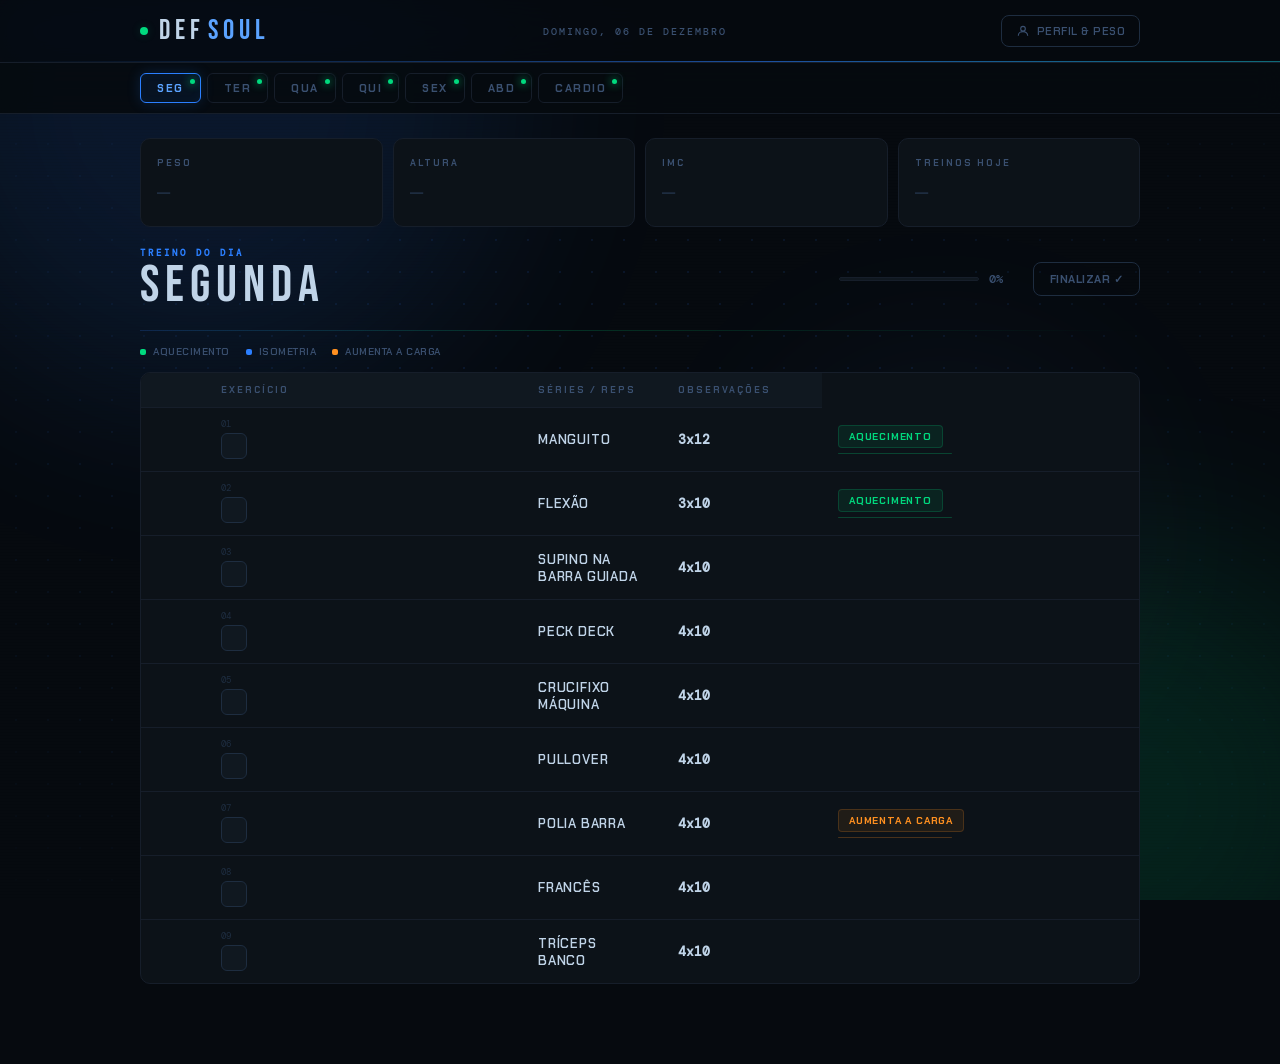
==== index.html @ 0021a95a "Add files via upload" ====
<!DOCTYPE html>
<html lang="pt-BR">
<head>
  <meta charset="utf-8">
  <meta name="viewport" content="width=device-width, initial-scale=1">
  <title>Treinos do Léo</title>
  <link rel="preconnect" href="https://fonts.googleapis.com">
  <link href="https://fonts.googleapis.com/css2?family=Bebas+Neue&family=Chakra+Petch:wght@300;400;500;600;700&family=DM+Mono:wght@400;500&display=swap" rel="stylesheet">
  <style>
    *, *::before, *::after { box-sizing: border-box; margin: 0; padding: 0; }

    :root {
      --bg:          #060a0f;
      --bg2:         #090d14;
      --panel:       #0c1218;
      --panel2:      #101820;
      --line:        #161e2a;
      --line2:       #1e2d40;
      --muted:       #3a5070;
      --text:        #c0d4e8;
      --blue:        #2b7fff;
      --blue2:       #5ba3ff;
      --blue-glow:   rgba(43,127,255,0.18);
      --blue-dim:    rgba(43,127,255,0.07);
      --green:       #00d97e;
      --green2:      #4fffb0;
      --green-glow:  rgba(0,217,126,0.18);
      --green-dim:   rgba(0,217,126,0.06);
      --red:         #ff4060;
      --orange:      #ff9020;
      --radius:      10px;
    }

    body {
      font-family: 'Chakra Petch', sans-serif;
      background: var(--bg);
      color: var(--text);
      min-height: 100vh;
      overflow-x: hidden;
    }

    /* ── BACKGROUND ── */
    .bg-layer {
      position: fixed;
      inset: 0;
      z-index: 0;
      pointer-events: none;
      overflow: hidden;
    }

    /* Subtle dot grid */
    .bg-layer::before {
      content: '';
      position: absolute;
      inset: 0;
      background-image: radial-gradient(circle, rgba(43,127,255,0.10) 1px, transparent 1px);
      background-size: 32px 32px;
      mask-image: radial-gradient(ellipse 80% 70% at 50% 50%, black 30%, transparent 100%);
    }

    /* Ambient orbs */
    .orb {
      position: absolute;
      border-radius: 50%;
      filter: blur(100px);
      opacity: 0.12;
      animation: orbFloat 14s ease-in-out infinite;
    }
    .orb-1 {
      width: 600px; height: 600px;
      background: var(--blue);
      top: -200px; left: -100px;
      animation-delay: 0s;
    }
    .orb-2 {
      width: 500px; height: 500px;
      background: var(--green);
      bottom: -150px; right: -100px;
      animation-delay: -7s;
    }
    .orb-3 {
      width: 350px; height: 350px;
      background: var(--blue2);
      top: 40%; left: 60%;
      animation-delay: -3.5s;
      opacity: 0.06;
    }
    @keyframes orbFloat {
      0%, 100% { transform: translate(0, 0) scale(1); }
      33%       { transform: translate(30px, -40px) scale(1.05); }
      66%       { transform: translate(-20px, 20px) scale(0.96); }
    }

    /* Thin scanline texture */
    .bg-layer::after {
      content: '';
      position: absolute;
      inset: 0;
      background: repeating-linear-gradient(
        0deg,
        transparent,
        transparent 2px,
        rgba(0,0,0,0.04) 2px,
        rgba(0,0,0,0.04) 3px
      );
      pointer-events: none;
    }

    /* ── HEADER ── */
    .header {
      position: sticky;
      top: 0;
      z-index: 100;
      background: rgba(6,10,15,0.85);
      backdrop-filter: blur(20px) saturate(180%);
      border-bottom: 1px solid var(--line);
    }
    .header::after {
      content: '';
      position: absolute;
      bottom: 0; left: 0; right: 0;
      height: 1px;
      background: linear-gradient(90deg, transparent 0%, var(--blue) 30%, var(--green) 70%, transparent 100%);
      background-size: 200% 100%;
      opacity: 0.6;
      animation: headerLine 6s ease-in-out infinite alternate;
    }
    @keyframes headerLine {
      0%   { background-position: 0% 0; opacity: 0.4; }
      100% { background-position: 100% 0; opacity: 0.7; }
    }

    .header-inner {
      max-width: 1040px;
      margin: 0 auto;
      padding: 0 20px;
      height: 62px;
      display: flex;
      align-items: center;
      justify-content: space-between;
      gap: 16px;
    }

    .logo {
      font-family: 'Bebas Neue', sans-serif;
      font-size: 28px;
      letter-spacing: 5px;
      line-height: 1;
      color: var(--text);
      display: flex;
      align-items: center;
      gap: 3px;
    }
    .logo-mark {
      display: inline-block;
      width: 8px; height: 8px;
      background: var(--green);
      border-radius: 50%;
      margin-right: 8px;
      box-shadow: 0 0 10px var(--green-glow);
      animation: pulse 2.4s ease-in-out infinite;
    }
    @keyframes pulse {
      0%, 100% { box-shadow: 0 0 8px var(--green-glow); transform: scale(1); }
      50%       { box-shadow: 0 0 20px rgba(0,217,126,0.5); transform: scale(1.2); }
    }
    .logo .accent { color: var(--blue2); }

    .header-date {
      font-size: 10px;
      color: var(--muted);
      text-transform: uppercase;
      letter-spacing: 2px;
      font-weight: 500;
      font-family: 'DM Mono', monospace;
      flex: 1;
      text-align: center;
    }

    .profile-btn {
      background: transparent;
      border: 1px solid var(--line2);
      color: var(--muted);
      border-radius: 8px;
      padding: 8px 14px;
      font-family: 'Chakra Petch', sans-serif;
      font-size: 11px;
      font-weight: 600;
      cursor: pointer;
      display: flex;
      align-items: center;
      gap: 7px;
      transition: all .2s;
      letter-spacing: 0.5px;
      text-transform: uppercase;
    }
    .profile-btn:hover {
      border-color: var(--blue);
      color: var(--blue2);
      box-shadow: 0 0 16px var(--blue-glow);
      background: var(--blue-dim);
    }
    .profile-btn svg { width: 14px; height: 14px; }

    /* ── TABS ── */
    .tabs-bar {
      position: sticky;
      top: 62px;
      z-index: 99;
      background: rgba(6,10,15,0.90);
      backdrop-filter: blur(14px);
      border-bottom: 1px solid var(--line);
    }
    .tabs-inner {
      max-width: 1040px;
      margin: 0 auto;
      padding: 10px 20px;
      display: flex;
      gap: 6px;
      flex-wrap: wrap;
    }
    .tab {
      font-family: 'Chakra Petch', sans-serif;
      font-weight: 700;
      font-size: 11px;
      letter-spacing: 1.5px;
      text-transform: uppercase;
      padding: 7px 16px;
      border-radius: 6px;
      border: 1px solid var(--line);
      background: transparent;
      color: var(--muted);
      cursor: pointer;
      transition: all .18s;
      position: relative;
    }
    .tab:hover { color: var(--text); border-color: var(--line2); }
    .tab.active {
      background: var(--blue-dim);
      border-color: var(--blue);
      color: var(--blue2);
      box-shadow: 0 0 14px var(--blue-glow), inset 0 0 10px rgba(43,127,255,0.05);
    }
    .tab.done-tab::after {
      content: '';
      position: absolute;
      top: 5px; right: 5px;
      width: 5px; height: 5px;
      border-radius: 50%;
      background: var(--green);
      box-shadow: 0 0 8px var(--green);
    }

    /* ── MAIN LAYOUT ── */
    .page {
      max-width: 1040px;
      margin: 0 auto;
      padding: 24px 20px 80px;
      position: relative;
      z-index: 1;
    }

    /* ── PROFILE MODAL ── */
    .modal-overlay {
      position: fixed;
      inset: 0;
      background: rgba(0,0,0,0.75);
      z-index: 500;
      display: none;
      align-items: center;
      justify-content: center;
      backdrop-filter: blur(8px);
    }
    .modal-overlay.open { display: flex; }
    .modal {
      background: var(--panel);
      border: 1px solid var(--line2);
      border-radius: 16px;
      padding: 32px;
      width: min(480px, calc(100vw - 32px));
      animation: slideUp .28s cubic-bezier(.16,1,.3,1);
      position: relative;
      box-shadow: 0 40px 80px rgba(0,0,0,.6), 0 0 0 1px rgba(43,127,255,0.06);
    }
    .modal::before {
      content: '';
      position: absolute;
      top: 0; left: 10%; right: 10%;
      height: 1px;
      background: linear-gradient(90deg, transparent, var(--blue), var(--green), transparent);
      opacity: 0.5;
    }
    @keyframes slideUp {
      from { opacity:0; transform:translateY(24px) scale(.97); }
      to   { opacity:1; transform:translateY(0) scale(1); }
    }
    .modal-title {
      font-family: 'Bebas Neue', sans-serif;
      font-size: 30px;
      letter-spacing: 4px;
      margin-bottom: 4px;
      color: var(--text);
    }
    .modal-sub { font-size: 12px; color: var(--muted); margin-bottom: 24px; line-height: 1.6; letter-spacing: 0.3px; }
    .form-grid { display: grid; grid-template-columns: 1fr 1fr; gap: 14px; margin-bottom: 20px; }
    .form-field { display: flex; flex-direction: column; gap: 6px; }
    .form-field label { font-size: 10px; font-weight: 700; color: var(--muted); text-transform: uppercase; letter-spacing: 1.5px; }
    .form-field input {
      background: var(--panel2);
      border: 1px solid var(--line2);
      border-radius: 8px;
      padding: 12px 14px;
      color: var(--text);
      font-family: 'DM Mono', monospace;
      font-size: 18px;
      font-weight: 500;
      transition: border-color .18s, box-shadow .18s;
    }
    .form-field input:focus {
      outline: none;
      border-color: var(--blue);
      box-shadow: 0 0 0 3px var(--blue-glow);
    }
    .bmi-card {
      background: var(--panel2);
      border: 1px solid var(--line2);
      border-radius: 10px;
      padding: 16px 18px;
      display: flex;
      justify-content: space-between;
      align-items: center;
      margin-bottom: 20px;
    }
    .bmi-label { font-size: 10px; font-weight: 700; color: var(--muted); text-transform: uppercase; letter-spacing: 1.5px; }
    .bmi-value { font-family: 'DM Mono', monospace; font-size: 36px; letter-spacing: 1px; color: var(--blue2); }
    .bmi-class { font-size: 10px; font-weight: 700; padding: 5px 13px; border-radius: 20px; letter-spacing: .5px; text-transform: uppercase; }
    .modal-actions { display: flex; gap: 10px; justify-content: space-between; align-items: center; flex-wrap: wrap; }
    .modal-actions-right { display: flex; gap: 10px; }
    .btn-save {
      background: var(--blue);
      color: #fff;
      border: none;
      border-radius: 8px;
      padding: 12px 24px;
      font-family: 'Chakra Petch', sans-serif;
      font-weight: 700;
      font-size: 12px;
      letter-spacing: 1px;
      text-transform: uppercase;
      cursor: pointer;
      transition: all .18s;
      box-shadow: 0 4px 20px rgba(43,127,255,.3);
    }
    .btn-save:hover { background: var(--blue2); box-shadow: 0 6px 28px rgba(43,127,255,.45); transform: translateY(-1px); }
    .btn-cancel {
      background: transparent;
      color: var(--muted);
      border: 1px solid var(--line2);
      border-radius: 8px;
      padding: 12px 20px;
      font-family: 'Chakra Petch', sans-serif;
      font-weight: 600;
      font-size: 12px;
      cursor: pointer;
      transition: all .18s;
      text-transform: uppercase;
      letter-spacing: 0.5px;
    }
    .btn-cancel:hover { border-color: var(--line2); color: var(--text); background: var(--panel2); }
    .btn-reset-profile {
      background: transparent;
      color: var(--muted);
      border: 1px solid var(--line);
      border-radius: 8px;
      padding: 10px 14px;
      font-family: 'Chakra Petch', sans-serif;
      font-weight: 600;
      font-size: 11px;
      letter-spacing: 0.5px;
      cursor: pointer;
      transition: all .18s;
      display: flex;
      align-items: center;
      gap: 6px;
    }
    .btn-reset-profile:hover { border-color: var(--red); color: var(--red); background: rgba(255,64,96,.05); }

    /* weight history */
    .weight-history { margin-bottom: 20px; }
    .weight-history-title { font-size: 10px; font-weight: 700; color: var(--muted); text-transform: uppercase; letter-spacing: 1.5px; margin-bottom: 10px; }
    .weight-list { display: flex; flex-direction: column; gap: 6px; max-height: 140px; overflow-y: auto; }
    .weight-list::-webkit-scrollbar { width: 3px; }
    .weight-list::-webkit-scrollbar-track { background: transparent; }
    .weight-list::-webkit-scrollbar-thumb { background: var(--line2); border-radius: 4px; }
    .weight-entry { display: flex; justify-content: space-between; align-items: center; padding: 8px 12px; background: var(--panel2); border-radius: 7px; font-size: 12px; border: 1px solid var(--line); }
    .weight-entry-date { color: var(--muted); font-family: 'DM Mono', monospace; font-size: 11px; }
    .weight-entry-val { font-weight: 700; color: var(--green); font-family: 'DM Mono', monospace; }
    .weight-entry-del { background: none; border: none; color: var(--muted); cursor: pointer; font-size: 16px; line-height: 1; padding: 0 4px; transition: color .15s; }
    .weight-entry-del:hover { color: var(--red); }

    /* ── STATS BAR ── */
    .stats-bar {
      display: grid;
      grid-template-columns: repeat(4, 1fr);
      gap: 10px;
      margin-bottom: 20px;
    }
    .stat-card {
      background: var(--panel);
      border: 1px solid var(--line);
      border-radius: var(--radius);
      padding: 18px 16px;
      transition: border-color .2s, box-shadow .2s, transform .2s;
      position: relative;
      overflow: hidden;
    }
    .stat-card::before {
      content: '';
      position: absolute;
      top: 0; left: 0; right: 0;
      height: 2px;
      background: linear-gradient(90deg, var(--blue), var(--green));
      opacity: 0;
      transition: opacity .25s;
    }
    .stat-card:hover { border-color: var(--line2); box-shadow: 0 4px 24px rgba(43,127,255,0.06); transform: translateY(-1px); }
    .stat-card:hover::before { opacity: 1; }
    .stat-card-label { font-size: 9px; font-weight: 700; text-transform: uppercase; letter-spacing: 2px; color: var(--muted); margin-bottom: 10px; }
    .stat-card-value { font-family: 'DM Mono', monospace; font-size: 30px; letter-spacing: -1px; line-height: 1; color: var(--blue2); }
    .stat-card-unit { font-size: 11px; font-weight: 500; color: var(--muted); margin-left: 2px; font-family: 'Chakra Petch', sans-serif; }
    .stat-card-empty { font-size: 22px; color: var(--line2); font-family: 'DM Mono', monospace; letter-spacing: 1px; }

    /* ── WORKOUT CARD ── */
    .workout-header {
      display: flex;
      align-items: center;
      justify-content: space-between;
      flex-wrap: wrap;
      gap: 12px;
      margin-bottom: 20px;
    }
    .workout-title-wrap { display: flex; flex-direction: column; gap: 2px; }
    .workout-label {
      font-size: 9px;
      font-weight: 700;
      text-transform: uppercase;
      letter-spacing: 3px;
      color: var(--blue);
      font-family: 'DM Mono', monospace;
    }
    .workout-title {
      font-family: 'Bebas Neue', sans-serif;
      font-size: 52px;
      letter-spacing: 6px;
      line-height: 0.95;
      color: var(--text);
    }

    .day-controls { display: flex; gap: 10px; align-items: center; }
    .day-progress-wrap { display: flex; align-items: center; gap: 10px; }
    .day-progress-track {
      width: 140px;
      height: 4px;
      background: var(--panel2);
      border-radius: 99px;
      overflow: hidden;
      border: 1px solid var(--line);
    }
    .day-progress-bar {
      height: 100%;
      width: 0;
      background: linear-gradient(90deg, var(--blue), var(--green));
      border-radius: 99px;
      transition: width .5s cubic-bezier(.4,0,.2,1);
      box-shadow: 0 0 8px rgba(43,127,255,0.3);
    }
    .day-progress-bar.full {
      animation: barPulse 2.4s ease-in-out infinite;
    }
    @keyframes barPulse {
      0%,100% { box-shadow: 0 0 6px rgba(0,217,126,0.3); }
      50%      { box-shadow: 0 0 18px rgba(0,217,126,0.6); }
    }
    .day-progress-pct { font-family: 'DM Mono', monospace; font-size: 12px; font-weight: 500; color: var(--muted); min-width: 34px; }

    .finish-btn {
      background: transparent;
      border: 1px solid var(--line2);
      color: var(--muted);
      border-radius: 8px;
      padding: 9px 16px;
      font-family: 'Chakra Petch', sans-serif;
      font-weight: 700;
      font-size: 11px;
      letter-spacing: 0.5px;
      text-transform: uppercase;
      cursor: pointer;
      transition: all .18s;
    }
    .finish-btn:hover { border-color: var(--green); color: var(--green); box-shadow: 0 0 14px var(--green-glow); }
    .card-completed .finish-btn {
      background: var(--green-dim);
      border-color: var(--green);
      color: var(--green);
      box-shadow: 0 4px 20px var(--green-glow);
      animation: completedPulse 2.8s ease-in-out infinite;
    }
    @keyframes completedPulse {
      0%,100% { box-shadow: 0 4px 20px rgba(0,217,126,0.2); }
      50%      { box-shadow: 0 4px 32px rgba(0,217,126,0.45); }
    }

    .reset-btn {
      background: transparent;
      border: 1px solid var(--line);
      color: var(--muted);
      border-radius: 8px;
      padding: 9px 16px;
      font-family: 'Chakra Petch', sans-serif;
      font-weight: 700;
      font-size: 11px;
      text-transform: uppercase;
      letter-spacing: 0.5px;
      cursor: pointer;
      transition: all .18s;
      display: none;
    }
    .reset-btn.visible { display: inline-flex; align-items: center; gap: 6px; }
    .reset-btn:hover { border-color: var(--red); color: var(--red); }

    /* DIVIDER line before table */
    .section-divider {
      height: 1px;
      background: linear-gradient(90deg, var(--blue) 0%, var(--green) 40%, transparent 100%);
      opacity: 0.2;
      margin-bottom: 14px;
    }

    /* LEGEND */
    .legend { display: flex; gap: 16px; flex-wrap: wrap; margin-bottom: 14px; }
    .legend-item { display: flex; align-items: center; gap: 7px; font-size: 10px; color: var(--muted); font-weight: 600; letter-spacing: 0.5px; text-transform: uppercase; }
    .legend-dot { width: 6px; height: 6px; border-radius: 2px; flex-shrink: 0; }

    /* TABLE */
    .table-wrap {
      overflow-x: auto;
      border: 1px solid var(--line);
      border-radius: var(--radius);
      background: var(--panel);
    }
    table { width: 100%; border-collapse: collapse; table-layout: fixed; }
    thead th {
      background: var(--panel2);
      padding: 11px 16px;
      font-size: 9px;
      font-weight: 700;
      text-transform: uppercase;
      letter-spacing: 2px;
      color: var(--muted);
      border-bottom: 1px solid var(--line);
      white-space: nowrap;
      font-family: 'Chakra Petch', sans-serif;
    }
    /* Col 1: check */
    thead th:nth-child(1) { width: 64px; text-align: left; padding-left: 16px; }
    /* Col 2: exercise name – takes remaining space */
    thead th:nth-child(2) { text-align: left; }
    /* Col 3: series */
    thead th:nth-child(3) { width: 140px; text-align: left; }
    /* Col 4: obs */
    thead th:nth-child(4) { width: 160px; text-align: left; }

    tbody tr {
      border-bottom: 1px solid var(--line);
      transition: background .15s;
      position: relative;
      opacity: 0;
      transform: translateY(6px);
      animation: rowIn .35s cubic-bezier(.16,1,.3,1) forwards;
    }
    @keyframes rowIn {
      to { opacity: 1; transform: translateY(0); }
    }
    tbody tr:last-child { border-bottom: none; }
    tbody tr:hover { background: rgba(43,127,255,0.025); }
    tbody tr::before {
      content: '';
      position: absolute;
      left: 0; top: 0; bottom: 0;
      width: 2px;
      background: linear-gradient(to bottom, var(--blue), var(--green));
      opacity: 0;
      transition: opacity .2s;
    }
    tbody tr:hover::before { opacity: 0.5; }

    /* Row checked state */
    tbody tr.row-done { background: rgba(0,217,126,0.03); }
    tbody tr.row-done .exercise-name { color: var(--muted); }

    tbody td { padding: 12px 16px; font-size: 13px; vertical-align: middle; overflow: hidden; }

    /* Col 1: checkbox + row num */
    tbody td:nth-child(1) {
      text-align: left;
      width: 64px;
      padding-left: 16px;
      padding-right: 8px;
    }
    /* Col 2: exercise */
    tbody td:nth-child(2) { text-align: left; }
    /* Col 3: series */
    tbody td:nth-child(3) {
      text-align: left;
      font-weight: 600;
      font-family: 'DM Mono', monospace;
      font-size: 13px;
      color: var(--text);
      width: 140px;
    }
    /* Col 4: obs */
    tbody td:nth-child(4) {
      text-align: left;
      width: 160px;
    }

    /* First cell: stack checkbox + row-num vertically, aligned left */
    .cell-check {
      display: flex;
      flex-direction: column;
      align-items: flex-start;
      gap: 4px;
    }

    /* Row number */
    .row-num {
      font-family: 'DM Mono', monospace;
      font-size: 9px;
      color: var(--line2);
      line-height: 1;
    }

    .exercise-name {
      font-weight: 600;
      font-size: 13px;
      text-transform: uppercase;
      letter-spacing: 0.8px;
      color: var(--text);
      transition: color .15s;
    }

    /* CHECKBOX */
    .todo-box {
      width: 26px; height: 26px;
      border: 1px solid var(--line2);
      border-radius: 6px;
      display: inline-flex;
      align-items: center;
      justify-content: center;
      cursor: pointer;
      background: var(--panel2);
      transition: all .18s;
      font-size: 12px;
      color: transparent;
      margin: 0;
    }
    .todo-box.checked {
      background: var(--green-dim);
      border-color: var(--green);
      color: var(--green);
      box-shadow: 0 0 10px rgba(0,217,126,.2);
    }
    .todo-box:hover:not(.checked) {
      border-color: var(--blue);
      background: var(--blue-dim);
      box-shadow: 0 0 10px var(--blue-glow);
    }

    /* BADGE */
    .badge {
      display: inline-flex;
      align-items: center;
      gap: 5px;
      padding: 4px 10px;
      border-radius: 4px;
      font-size: 10px;
      font-weight: 700;
      text-transform: uppercase;
      letter-spacing: 0.8px;
      white-space: nowrap;
      font-family: 'Chakra Petch', sans-serif;
      transition: all .2s;
      animation: badgePop .4s cubic-bezier(.16,1,.3,1) both;
    }
    @keyframes badgePop {
      from { opacity: 0; transform: scale(0.88); }
      to   { opacity: 1; transform: scale(1); }
    }
    .obs-bar {
      margin-top: 5px;
      height: 1px;
      border-radius: 99px;
      width: 40%;
      opacity: .25;
    }

    /* WEIGHT CHART */
    .chart-section {
      background: var(--panel);
      border: 1px solid var(--line);
      border-radius: var(--radius);
      padding: 20px;
      margin-bottom: 20px;
      position: relative;
      overflow: hidden;
    }
    .chart-section::before {
      content: '';
      position: absolute;
      top: 0; left: 0;
      width: 100%; height: 100%;
      background: radial-gradient(ellipse at top left, rgba(43,127,255,0.03), transparent 60%);
      pointer-events: none;
    }
    .chart-header { display: flex; align-items: baseline; gap: 12px; margin-bottom: 16px; }
    .chart-title { font-family: 'Bebas Neue', sans-serif; font-size: 22px; letter-spacing: 3px; color: var(--text); }
    .chart-sub { font-size: 10px; color: var(--muted); font-weight: 600; letter-spacing: 1px; text-transform: uppercase; }
    canvas#weightChart { width: 100% !important; height: 120px !important; display: block; }

    /* TOAST */
    .toast {
      position: fixed;
      bottom: 28px;
      left: 50%;
      transform: translateX(-50%) translateY(16px);
      background: var(--panel2);
      border: 1px solid var(--blue);
      color: var(--blue2);
      padding: 11px 22px;
      border-radius: 8px;
      font-size: 12px;
      font-weight: 700;
      letter-spacing: 1px;
      text-transform: uppercase;
      box-shadow: 0 16px 40px rgba(0,0,0,.5), 0 0 20px var(--blue-glow);
      opacity: 0;
      pointer-events: none;
      transition: all .25s cubic-bezier(.16,1,.3,1);
      z-index: 9999;
      white-space: nowrap;
      font-family: 'Chakra Petch', sans-serif;
    }
    .toast.show { opacity: 1; transform: translateX(-50%) translateY(0); }

    /* ── RESPONSIVE ── */
    @media (max-width: 600px) {
      /* Stats */
      .stats-bar { grid-template-columns: 1fr 1fr; gap: 8px; }
      .stat-card { padding: 12px 14px; }
      .stat-card-value { font-size: 24px; }

      /* Header */
      .header-inner { padding: 0 14px; }
      .header-date { display: none; }
      .logo { font-size: 22px; letter-spacing: 3px; }
      .profile-btn { padding: 7px 10px; font-size: 10px; }

      /* Tabs — scroll horizontal em vez de quebrar linha */
      .tabs-inner {
        padding: 8px 12px;
        gap: 5px;
        flex-wrap: nowrap;
        overflow-x: auto;
        -webkit-overflow-scrolling: touch;
        scrollbar-width: none;
      }
      .tabs-inner::-webkit-scrollbar { display: none; }
      .tab { padding: 6px 12px; font-size: 10px; flex-shrink: 0; }

      /* Workout header — empilha título e controles */
      .workout-header {
        flex-direction: column;
        align-items: flex-start;
        gap: 10px;
      }
      .workout-title { font-size: 36px; letter-spacing: 4px; }
      .day-controls { width: 100%; justify-content: space-between; flex-wrap: wrap; gap: 8px; }
      .day-progress-wrap { flex: 1; min-width: 0; }
      .day-progress-track { width: 100%; min-width: 60px; }
      .finish-btn, .reset-btn { font-size: 10px; padding: 8px 12px; flex-shrink: 0; }

      /* Tabela — compacta no mobile, igual ao print */
      .table-wrap { border-radius: 8px; overflow-x: hidden; }
      table { table-layout: fixed; width: 100%; }
      thead th { padding: 8px 6px; font-size: 7px; letter-spacing: 0.8px; }
      thead th:nth-child(1) { width: 46px; padding-left: 10px; text-align: left; }
      thead th:nth-child(2) { text-align: left; }
      thead th:nth-child(3) { width: 68px; text-align: left; }
      thead th:nth-child(4) { width: 108px; text-align: left; }
      tbody td { padding: 10px 6px; font-size: 11px; }
      tbody td:nth-child(1) { width: 46px; padding: 10px 6px 10px 10px; text-align: left; }
      tbody td:nth-child(3) { font-size: 11px; width: 68px; font-weight: 700; text-align: left; }
      tbody td:nth-child(4) { width: 108px; padding: 10px 6px; text-align: left; }
      .cell-check { align-items: flex-start; }
      .exercise-name { font-size: 11px; letter-spacing: 0.3px; white-space: normal; word-break: break-word; }
      .badge { font-size: 8px; padding: 3px 6px; letter-spacing: 0.4px; white-space: normal; text-align: center; }
      .todo-box { width: 24px; height: 24px; font-size: 11px; }
      .row-num { font-size: 8px; }

      /* Page */
      .page { padding: 14px 12px 80px; }
      .legend { gap: 10px; }

      /* Modal */
      .form-grid { grid-template-columns: 1fr; }
      .modal { padding: 24px 18px; }
      .modal-actions { flex-direction: column-reverse; }
      .modal-actions-right { width: 100%; justify-content: flex-end; }
      .btn-reset-profile { width: 100%; justify-content: center; }
    }
  </style>
</head>
<body>

<!-- BACKGROUND -->
<div class="bg-layer">
  <div class="orb orb-1"></div>
  <div class="orb orb-2"></div>
  <div class="orb orb-3"></div>
</div>

<!-- HEADER -->
<header class="header">
  <div class="header-inner">
    <div class="logo">
      <span class="logo-mark"></span>
      Def<span class="accent">soul</span>
    </div>
    <div class="header-date" id="headerDate"></div>
    <button class="profile-btn" onclick="openModal()">
      <svg viewBox="0 0 24 24" fill="none" stroke="currentColor" stroke-width="2"><circle cx="12" cy="8" r="4"/><path d="M4 20c0-4 3.6-7 8-7s8 3 8 7"/></svg>
      Perfil &amp; Peso
    </button>
  </div>
</header>

<!-- TABS -->
<nav class="tabs-bar">
  <div class="tabs-inner" id="tabsInner">
    <button class="tab active" data-day="Segunda">Seg</button>
    <button class="tab" data-day="Terça">Ter</button>
    <button class="tab" data-day="Quarta">Qua</button>
    <button class="tab" data-day="Quinta">Qui</button>
    <button class="tab" data-day="Sexta">Sex</button>
    <button class="tab" data-day="Abdominal">Abd</button>
    <button class="tab" data-day="Cardio">Cardio</button>
  </div>
</nav>

<!-- PROFILE MODAL -->
<div class="modal-overlay" id="modalOverlay" onclick="closeModalOnBg(event)">
  <div class="modal">
    <div class="modal-title">Meu Perfil</div>
    <div class="modal-sub">Registre seu peso e altura para acompanhar seu IMC.</div>

    <div class="form-grid">
      <div class="form-field">
        <label>Peso atual (kg)</label>
        <input type="number" id="inputPeso" placeholder="78.5" step="0.1" min="30" max="300">
      </div>
      <div class="form-field">
        <label>Altura (cm)</label>
        <input type="number" id="inputAltura" placeholder="178" step="1" min="100" max="250">
      </div>
    </div>

    <div class="bmi-card" id="bmiCard">
      <div>
        <div class="bmi-label">IMC</div>
        <div class="bmi-value" id="bmiValue">—</div>
      </div>
      <div class="bmi-class" id="bmiClass" style="background:var(--panel2);color:var(--muted)">Preencha os dados</div>
    </div>

    <div class="weight-history" id="weightHistoryWrap">
      <div class="weight-history-title">Histórico de Peso</div>
      <div class="weight-list" id="weightList"></div>
    </div>

    <div class="modal-actions">
      <button class="btn-reset-profile" onclick="resetProfile()">
        <svg width="13" height="13" viewBox="0 0 24 24" fill="none" stroke="currentColor" stroke-width="2.5"><path d="M3 12a9 9 0 1 0 9-9 9.75 9.75 0 0 0-6.74 2.74L3 8"/><path d="M3 3v5h5"/></svg>
        Limpar tudo
      </button>
      <div class="modal-actions-right">
        <button class="btn-cancel" onclick="closeModal()">Fechar</button>
        <button class="btn-save" onclick="saveProfile()">Salvar</button>
      </div>
    </div>
  </div>
</div>

<!-- MAIN -->
<main class="page">
  <div class="stats-bar" id="statsBar">
    <div class="stat-card">
      <div class="stat-card-label">Peso</div>
      <div id="statPeso" class="stat-card-empty">—</div>
    </div>
    <div class="stat-card">
      <div class="stat-card-label">Altura</div>
      <div id="statAltura" class="stat-card-empty">—</div>
    </div>
    <div class="stat-card">
      <div class="stat-card-label">IMC</div>
      <div id="statImc" class="stat-card-empty">—</div>
    </div>
    <div class="stat-card">
      <div class="stat-card-label">Treinos hoje</div>
      <div id="statTreinos" class="stat-card-empty">—</div>
    </div>
  </div>

  <div class="chart-section" id="chartSection" style="display:none">
    <div class="chart-header">
      <div class="chart-title">Evolução do Peso</div>
      <div class="chart-sub">Últimos registros</div>
    </div>
    <canvas id="weightChart"></canvas>
  </div>

  <div id="content"></div>
</main>

<div class="toast" id="toast"></div>

<script>
// ── DATA ──
const WORKOUTS = {"Segunda":[{"exercicio":"Manguito","series":"3x12","obs":"Aquecimento"},{"exercicio":"Flexão","series":"3x10","obs":"Aquecimento"},{"exercicio":"Supino na Barra guiada","series":"4x10","obs":""},{"exercicio":"Peck Deck","series":"4x10","obs":""},{"exercicio":"Crucifixo máquina","series":"4x10","obs":""},{"exercicio":"Pullover","series":"4x10","obs":""},{"exercicio":"Polia barra","series":"4x10","obs":"Aumenta a carga"},{"exercicio":"Francês","series":"4x10","obs":""},{"exercicio":"Tríceps Banco","series":"4x10","obs":""}],"Terça":[{"exercicio":"Agachamento","series":"1x50","obs":"Aquecimento"},{"exercicio":"Agachamento na Barra guiada","series":"4x10","obs":"Aumenta a carga"},{"exercicio":"Leg 45","series":"4x10","obs":""},{"exercicio":"Cadeira extensora","series":"10/10","obs":"Isometria"},{"exercicio":"Cadeira adutora","series":"4x15","obs":""},{"exercicio":"Passada","series":"3x12","obs":""},{"exercicio":"Panturilho banco","series":"4x10","obs":"Isometria"}],"Quarta":[{"exercicio":"Manguito","series":"3x12","obs":"Aquecimento"},{"exercicio":"Remada fechada TRX","series":"4x10","obs":""},{"exercicio":"Barra fixa com pegada neutra","series":"3x5a7","obs":""},{"exercicio":"Puxador frente","series":"4x10","obs":"Aumenta a carga"},{"exercicio":"Remada baixa com triângulo","series":"4x10","obs":""},{"exercicio":"Remada aberta no Cross","series":"4x10","obs":"Aumenta a carga"},{"exercicio":"Rosca direto barra","series":"4x8 (volta lenta)","obs":""},{"exercicio":"Rosca uni na polia","series":"4x10","obs":""},{"exercicio":"Rosca martelo barra neutra","series":"5x8","obs":""},{"exercicio":"Rosca inversa","series":"3x12","obs":""}],"Quinta":[{"exercicio":"Cadeira abdutora","series":"3x15","obs":"Aquecimento"},{"exercicio":"Elevação pélvica","series":"4x10","obs":""},{"exercicio":"Agachamento sumo com halter","series":"4x10","obs":""},{"exercicio":"Glúteo Máquina","series":"3x15","obs":""},{"exercicio":"Stiff Barra","series":"4x10","obs":""},{"exercicio":"Mesa flexora","series":"4x10","obs":""},{"exercicio":"Panturrilha","series":"3x30","obs":""},{"exercicio":"Cadeira Romana (lombar)","series":"3x10","obs":""}],"Sexta":[{"exercicio":"Manguito","series":"3x12","obs":"Aquecimento"},{"exercicio":"Elevação frontal + Lateral","series":"3x10","obs":""},{"exercicio":"Desenvolvimento máquina","series":"4x10","obs":"Aumenta a carga"},{"exercicio":"Crucifixo invertido","series":"4x10","obs":""},{"exercicio":"Elevação lateral","series":"3x12","obs":"Aumenta a carga"},{"exercicio":"Encolhimento com halter","series":"3x15","obs":""},{"exercicio":"Remada alta com barra","series":"3x12","obs":""},{"exercicio":"Rosca punho","series":"3x12","obs":""}],"Abdominal":[{"exercicio":"Canivete","series":"3x30","obs":""},{"exercicio":"Oblíquo no cross","series":"3x20","obs":""},{"exercicio":"Infra no banco declinado","series":"3x15 a 20","obs":""},{"exercicio":"Prancha","series":"3x1 minuto","obs":""}],"Cardio":[{"exercicio":"Pular corda","series":"","obs":""},{"exercicio":"Esteira","series":"","obs":""},{"exercicio":"Bike ergométrica","series":"","obs":""}]};

const OBS_META = {
  'Aquecimento':     { color: '#00d97e' },
  'Isometria':       { color: '#2b7fff' },
  'Aumenta a carga': { color: '#ff9020' }
};

const KEY = 'leofit_v2';
function load(){ try{ return JSON.parse(localStorage.getItem(KEY))||{}; }catch{ return {}; } }
function save(s){ localStorage.setItem(KEY, JSON.stringify(s)); }

function todayStr(){
  const d = new Date();
  return d.toISOString().split('T')[0];
}

// ── TOAST ──
function toast(msg){
  const el = document.getElementById('toast');
  el.textContent = msg;
  el.classList.add('show');
  setTimeout(()=> el.classList.remove('show'), 2400);
}

// ── HEADER DATE ──
(function(){
  const d = new Date();
  const opts = { weekday:'long', day:'2-digit', month:'long' };
  document.getElementById('headerDate').textContent = d.toLocaleDateString('pt-BR', opts);
})();

// ── PROFILE MODAL ──
function openModal(){
  const s = load();
  const p = s.profile || {};
  document.getElementById('inputPeso').value = p.peso || '';
  document.getElementById('inputAltura').value = p.altura || '';
  updateBmiPreview();
  renderWeightHistory();
  document.getElementById('modalOverlay').classList.add('open');
}
function closeModal(){ document.getElementById('modalOverlay').classList.remove('open'); }
function closeModalOnBg(e){ if(e.target === document.getElementById('modalOverlay')) closeModal(); }

document.getElementById('inputPeso').addEventListener('input', updateBmiPreview);
document.getElementById('inputAltura').addEventListener('input', updateBmiPreview);

function updateBmiPreview(){
  const p = parseFloat(document.getElementById('inputPeso').value);
  const h = parseFloat(document.getElementById('inputAltura').value) / 100;
  if(!p || !h){ document.getElementById('bmiValue').textContent='—'; return; }
  const bmi = (p / (h*h)).toFixed(1);
  document.getElementById('bmiValue').textContent = bmi;
  const {label, bg, fg} = bmiClass(bmi);
  const el = document.getElementById('bmiClass');
  el.textContent = label;
  el.style.background = bg;
  el.style.color = fg || '#080a0e';
}

function bmiClass(bmi){
  bmi = parseFloat(bmi);
  if(bmi < 18.5) return { label:'Abaixo do peso', bg:'#2b7fff', fg:'#fff' };
  if(bmi < 25)   return { label:'Peso normal ✓',  bg:'#00d97e', fg:'#04060b' };
  if(bmi < 30)   return { label:'Sobrepeso',       bg:'#ff9020', fg:'#04060b' };
  return                 { label:'Obesidade',       bg:'#ff4060', fg:'#fff' };
}

function saveProfile(){
  const peso = parseFloat(document.getElementById('inputPeso').value);
  const altura = parseFloat(document.getElementById('inputAltura').value);
  if(!peso || !altura){ toast('Preencha peso e altura!'); return; }
  const s = load();
  s.profile = s.profile || {};
  s.profile.peso = peso;
  s.profile.altura = altura;
  s.weightHistory = s.weightHistory || [];
  const today = todayStr();
  const existing = s.weightHistory.findIndex(e => e.date === today);
  if(existing >= 0){ s.weightHistory[existing].peso = peso; }
  else { s.weightHistory.push({ date: today, peso }); }
  if(s.weightHistory.length > 30) s.weightHistory = s.weightHistory.slice(-30);
  save(s);
  updateStatsBar();
  renderWeightHistory();
  renderWeightChart();
  toast('Perfil salvo! 💪');
}

function resetProfile(){
  if(!confirm('Apagar peso, altura e histórico de peso? Os treinos não serão afetados.')) return;
  const s = load();
  delete s.profile;
  delete s.weightHistory;
  save(s);
  document.getElementById('inputPeso').value = '';
  document.getElementById('inputAltura').value = '';
  document.getElementById('bmiValue').textContent = '—';
  const bmiEl = document.getElementById('bmiClass');
  bmiEl.textContent = 'Preencha os dados';
  bmiEl.style.background = 'var(--panel2)';
  bmiEl.style.color = 'var(--muted)';
  renderWeightHistory();
  renderWeightChart();
  updateStatsBar();
  toast('Perfil resetado.');
}

function deleteWeightEntry(date){
  const s = load();
  s.weightHistory = (s.weightHistory||[]).filter(e => e.date !== date);
  save(s);
  renderWeightHistory();
  renderWeightChart();
  updateStatsBar();
}

function renderWeightHistory(){
  const s = load();
  const list = document.getElementById('weightList');
  const history = [...(s.weightHistory||[])].reverse();
  if(!history.length){
    list.innerHTML = '<div style="color:var(--muted);font-size:12px;padding:8px 0;font-family:\'Chakra Petch\',sans-serif">Nenhum registro ainda.</div>';
    return;
  }
  list.innerHTML = history.map(e => {
    const dt = new Date(e.date+'T12:00:00').toLocaleDateString('pt-BR',{day:'2-digit',month:'short'});
    return `<div class="weight-entry">
      <span class="weight-entry-date">${dt}</span>
      <span class="weight-entry-val">${e.peso} kg</span>
      <button class="weight-entry-del" onclick="deleteWeightEntry('${e.date}')" title="Remover">×</button>
    </div>`;
  }).join('');
}

// ── STATS BAR ──
function updateStatsBar(){
  const s = load();
  const p = s.profile || {};
  const today = todayStr();

  const pesoEl = document.getElementById('statPeso');
  const altEl = document.getElementById('statAltura');
  const imcEl = document.getElementById('statImc');
  const tEl = document.getElementById('statTreinos');

  if(p.peso){
    pesoEl.innerHTML = `<span class="stat-card-value">${p.peso}<span class="stat-card-unit">kg</span></span>`;
  } else {
    pesoEl.innerHTML = `<div class="stat-card-empty">—</div>`;
  }
  if(p.altura){
    altEl.innerHTML = `<span class="stat-card-value">${p.altura}<span class="stat-card-unit">cm</span></span>`;
  } else {
    altEl.innerHTML = `<div class="stat-card-empty">—</div>`;
  }
  if(p.peso && p.altura){
    const h = p.altura / 100;
    const bmi = (p.peso/(h*h)).toFixed(1);
    const {label, bg} = bmiClass(bmi);
    imcEl.innerHTML = `<span class="stat-card-value" style="color:${bg}">${bmi}</span><div style="font-size:9px;color:var(--muted);margin-top:5px;font-weight:700;text-transform:uppercase;letter-spacing:1px">${label}</div>`;
  } else {
    imcEl.innerHTML = `<div class="stat-card-empty">—</div>`;
  }

  let doneCount = 0;
  const days = Object.keys(WORKOUTS);
  days.forEach(day => {
    const dd = s[day] && s[day][today];
    if(dd && dd.done && dd.done.length === WORKOUTS[day].length && WORKOUTS[day].length > 0) doneCount++;
  });
  if(doneCount > 0){
    tEl.innerHTML = `<span class="stat-card-value" style="color:var(--green)">${doneCount}<span class="stat-card-unit">dia${doneCount>1?'s':''}</span></span>`;
  } else {
    tEl.innerHTML = `<div class="stat-card-empty">—</div>`;
  }
}

// ── WEIGHT CHART ──
function renderWeightChart(){
  const s = load();
  const history = s.weightHistory || [];
  const section = document.getElementById('chartSection');
  if(history.length < 2){ section.style.display='none'; return; }
  section.style.display = 'block';
  const canvas = document.getElementById('weightChart');
  const ctx = canvas.getContext('2d');
  const W = canvas.offsetWidth || 600, H = 120;
  canvas.width = W * window.devicePixelRatio;
  canvas.height = H * window.devicePixelRatio;
  ctx.scale(window.devicePixelRatio, window.devicePixelRatio);
  ctx.clearRect(0,0,W,H);

  const vals = history.map(e=>e.peso);
  const min = Math.min(...vals)-2, max = Math.max(...vals)+2;
  const pad = { l:8, r:8, t:16, b:24 };
  const cw = W - pad.l - pad.r, ch = H - pad.t - pad.b;
  const xs = history.map((_,i) => pad.l + (i/(history.length-1||1))*cw);
  const ys = vals.map(v => pad.t + ch - ((v-min)/(max-min||1))*ch);

  // gradient fill
  const grad = ctx.createLinearGradient(0, pad.t, 0, H);
  grad.addColorStop(0, 'rgba(43,127,255,0.18)');
  grad.addColorStop(0.6, 'rgba(0,217,126,0.06)');
  grad.addColorStop(1, 'rgba(0,217,126,0)');
  ctx.beginPath();
  ctx.moveTo(xs[0], H);
  xs.forEach((x,i) => ctx.lineTo(x, ys[i]));
  ctx.lineTo(xs[xs.length-1], H);
  ctx.closePath();
  ctx.fillStyle = grad;
  ctx.fill();

  // line (blue → green gradient)
  const lineGrad = ctx.createLinearGradient(xs[0], 0, xs[xs.length-1], 0);
  lineGrad.addColorStop(0, '#2b7fff');
  lineGrad.addColorStop(1, '#00d97e');
  ctx.beginPath();
  ctx.moveTo(xs[0], ys[0]);
  xs.forEach((x,i) => ctx.lineTo(x, ys[i]));
  ctx.strokeStyle = lineGrad;
  ctx.lineWidth = 2;
  ctx.lineJoin = 'round';
  ctx.stroke();

  // dots + labels
  history.forEach((e,i) => {
    ctx.beginPath();
    ctx.arc(xs[i], ys[i], 3.5, 0, Math.PI*2);
    ctx.fillStyle = i === history.length - 1 ? '#00d97e' : '#2b7fff';
    ctx.fill();

    ctx.fillStyle = 'rgba(192,212,232,0.8)';
    ctx.font = '10px DM Mono, monospace';
    ctx.textAlign = 'center';
    ctx.fillText(e.peso+'kg', xs[i], ys[i]-9);
    const dt = new Date(e.date+'T12:00:00').toLocaleDateString('pt-BR',{day:'2-digit',month:'2-digit'});
    ctx.fillStyle = 'rgba(58,80,112,0.9)';
    ctx.font = '9px Chakra Petch, sans-serif';
    ctx.fillText(dt, xs[i], H-6);
  });
}

// ── RENDER WORKOUT ──
function render(day){
  const content = document.getElementById('content');
  content.innerHTML = '';
  const items = WORKOUTS[day] || [];

  if(items.length === 0){
    content.innerHTML = `<div style="text-align:center;padding:60px 0;color:var(--muted)"><div style="font-family:'Bebas Neue',sans-serif;font-size:40px;letter-spacing:5px;margin-bottom:8px;color:var(--text)">${day}</div><div style="font-size:11px;letter-spacing:2px;text-transform:uppercase">Sem exercícios cadastrados.</div></div>`;
    return;
  }

  const s = load();
  const today = todayStr();
  s[day] = s[day]||{};
  s[day][today] = s[day][today]||{done:[]};
  const doneSet = new Set(s[day][today].done);

  const wrap = document.createElement('div');

  // header
  const hdr = document.createElement('div'); hdr.className = 'workout-header';
  const titleWrap = document.createElement('div'); titleWrap.className = 'workout-title-wrap';
  const label = document.createElement('div'); label.className = 'workout-label'; label.textContent = 'Treino do dia';
  const title = document.createElement('div'); title.className = 'workout-title'; title.textContent = day;
  titleWrap.appendChild(label); titleWrap.appendChild(title);

  const controls = document.createElement('div'); controls.className = 'day-controls';
  const progWrap = document.createElement('div'); progWrap.className = 'day-progress-wrap';
  const progTrack = document.createElement('div'); progTrack.className = 'day-progress-track';
  const progBar = document.createElement('div'); progBar.className = 'day-progress-bar';
  const progPct = document.createElement('div'); progPct.className = 'day-progress-pct';
  progTrack.appendChild(progBar); progWrap.appendChild(progTrack); progWrap.appendChild(progPct);

  const finBtn = document.createElement('button'); finBtn.className = 'finish-btn'; finBtn.textContent = 'Finalizar ✓';
  finBtn.onclick = () => {
    items.forEach((_,i) => doneSet.add(i));
    s[day][today].done = [...doneSet]; save(s);
    updateProgress(); updateTabDone(day); updateStatsBar();
    toast('Treino finalizado! 🔥');
    render(day);
  };

  const resetBtn = document.createElement('button');
  resetBtn.className = 'reset-btn';
  resetBtn.innerHTML = `<svg width="13" height="13" viewBox="0 0 24 24" fill="none" stroke="currentColor" stroke-width="2.5"><path d="M3 12a9 9 0 1 0 9-9 9.75 9.75 0 0 0-6.74 2.74L3 8"/><path d="M3 3v5h5"/></svg> Resetar`;
  resetBtn.onclick = () => {
    if(!confirm('Resetar o progresso de hoje neste treino?')) return;
    doneSet.clear();
    s[day][today].done = []; save(s);
    updateProgress(); updateTabDone(day); updateStatsBar();
    toast('Progresso resetado.');
    render(day);
  };

  controls.appendChild(progWrap); controls.appendChild(resetBtn); controls.appendChild(finBtn);
  hdr.appendChild(titleWrap); hdr.appendChild(controls);
  wrap.appendChild(hdr);

  // divider
  const divider = document.createElement('div'); divider.className = 'section-divider';
  wrap.appendChild(divider);

  // legend
  const leg = document.createElement('div'); leg.className = 'legend';
  Object.entries(OBS_META).forEach(([k,v]) => {
    leg.innerHTML += `<div class="legend-item"><span class="legend-dot" style="background:${v.color}"></span>${k}</div>`;
  });
  wrap.appendChild(leg);

  // table
  const tw = document.createElement('div'); tw.className = 'table-wrap';
  const tbl = document.createElement('table');
  tbl.innerHTML = `<thead><tr><th></th><th>Exercício</th><th>Séries / Reps</th><th>Observações</th></tr></thead>`;
  const tbody = document.createElement('tbody');

  function updateProgress(){
    const pct = items.length ? Math.round(doneSet.size/items.length*100) : 0;
    progBar.style.width = pct + '%';
    progPct.textContent = pct + '%';
    progPct.style.color = pct === 100 ? 'var(--green)' : 'var(--muted)';
    progBar.classList.toggle('full', pct === 100);
    if(pct === 100){ wrap.classList.add('card-completed'); }
    else { wrap.classList.remove('card-completed'); }
    resetBtn.classList.toggle('visible', doneSet.size > 0);
  }

  items.forEach((it, idx) => {
    const tr = document.createElement('tr');
    tr.style.animationDelay = `${idx * 35}ms`;
    if(doneSet.has(idx)) tr.classList.add('row-done');

    const tdCheck = document.createElement('td');
    const cellCheck = document.createElement('div');
    cellCheck.className = 'cell-check';
    const rowNum = document.createElement('span');
    rowNum.className = 'row-num';
    rowNum.textContent = String(idx+1).padStart(2,'0');
    const box = document.createElement('div');
    box.className = 'todo-box' + (doneSet.has(idx) ? ' checked' : '');
    box.textContent = doneSet.has(idx) ? '✓' : '';
    box.onclick = () => {
      if(doneSet.has(idx)) doneSet.delete(idx); else doneSet.add(idx);
      s[day][today].done = [...doneSet]; save(s);
      box.className = 'todo-box' + (doneSet.has(idx) ? ' checked' : '');
      box.textContent = doneSet.has(idx) ? '✓' : '';
      tr.classList.toggle('row-done', doneSet.has(idx));
      updateProgress(); updateTabDone(day); updateStatsBar();
    };
    cellCheck.appendChild(rowNum);
    cellCheck.appendChild(box);
    tdCheck.appendChild(cellCheck);

    const tdName = document.createElement('td');
    tdName.innerHTML = `<div class="exercise-name">${it.exercicio||''}</div>`;

    const tdSer = document.createElement('td'); tdSer.textContent = it.series||'—';
    const tdObs = document.createElement('td');

    if(it.obs && OBS_META[it.obs]){
      const meta = OBS_META[it.obs];
      const badge = document.createElement('span');
      badge.className = 'badge';
      badge.textContent = it.obs;
      badge.style.background = meta.color + '16';
      badge.style.color = meta.color;
      badge.style.border = `1px solid ${meta.color}30`;
      const bar = document.createElement('div');
      bar.className = 'obs-bar';
      bar.style.background = meta.color;
      tdObs.appendChild(badge);
      tdObs.appendChild(bar);
    } else if(it.obs){
      tdObs.textContent = it.obs;
      tdObs.style.color = 'var(--muted)';
      tdObs.style.fontSize = '12px';
    }

    tr.append(tdCheck, tdName, tdSer, tdObs);
    tbody.appendChild(tr);
  });

  tbl.appendChild(tbody); tw.appendChild(tbl); wrap.appendChild(tw);
  content.appendChild(wrap);
  updateProgress();
  window.scrollTo({ top: 0, behavior: 'smooth' });
}

// ── TAB DONE BADGE ──
function updateTabDone(day){
  const s = load(); const today = todayStr();
  document.querySelectorAll('.tab').forEach(btn => {
    const d = btn.dataset.day;
    const items = WORKOUTS[d]||[];
    const dd = s[d] && s[d][today];
    const done = dd && dd.done && dd.done.length === items.length && items.length > 0;
    btn.classList.toggle('done-tab', done);
  });
}

// ── INIT ──
document.addEventListener('DOMContentLoaded', () => {
  document.querySelectorAll('.tab').forEach(btn => {
    btn.onclick = () => {
      document.querySelectorAll('.tab').forEach(b => b.classList.remove('active'));
      btn.classList.add('active');
      render(btn.dataset.day);
    };
  });
  render('Segunda');
  updateStatsBar();
  updateTabDone('Segunda');
  renderWeightChart();
  window.addEventListener('resize', renderWeightChart);
});
</script>
</body>
</html>
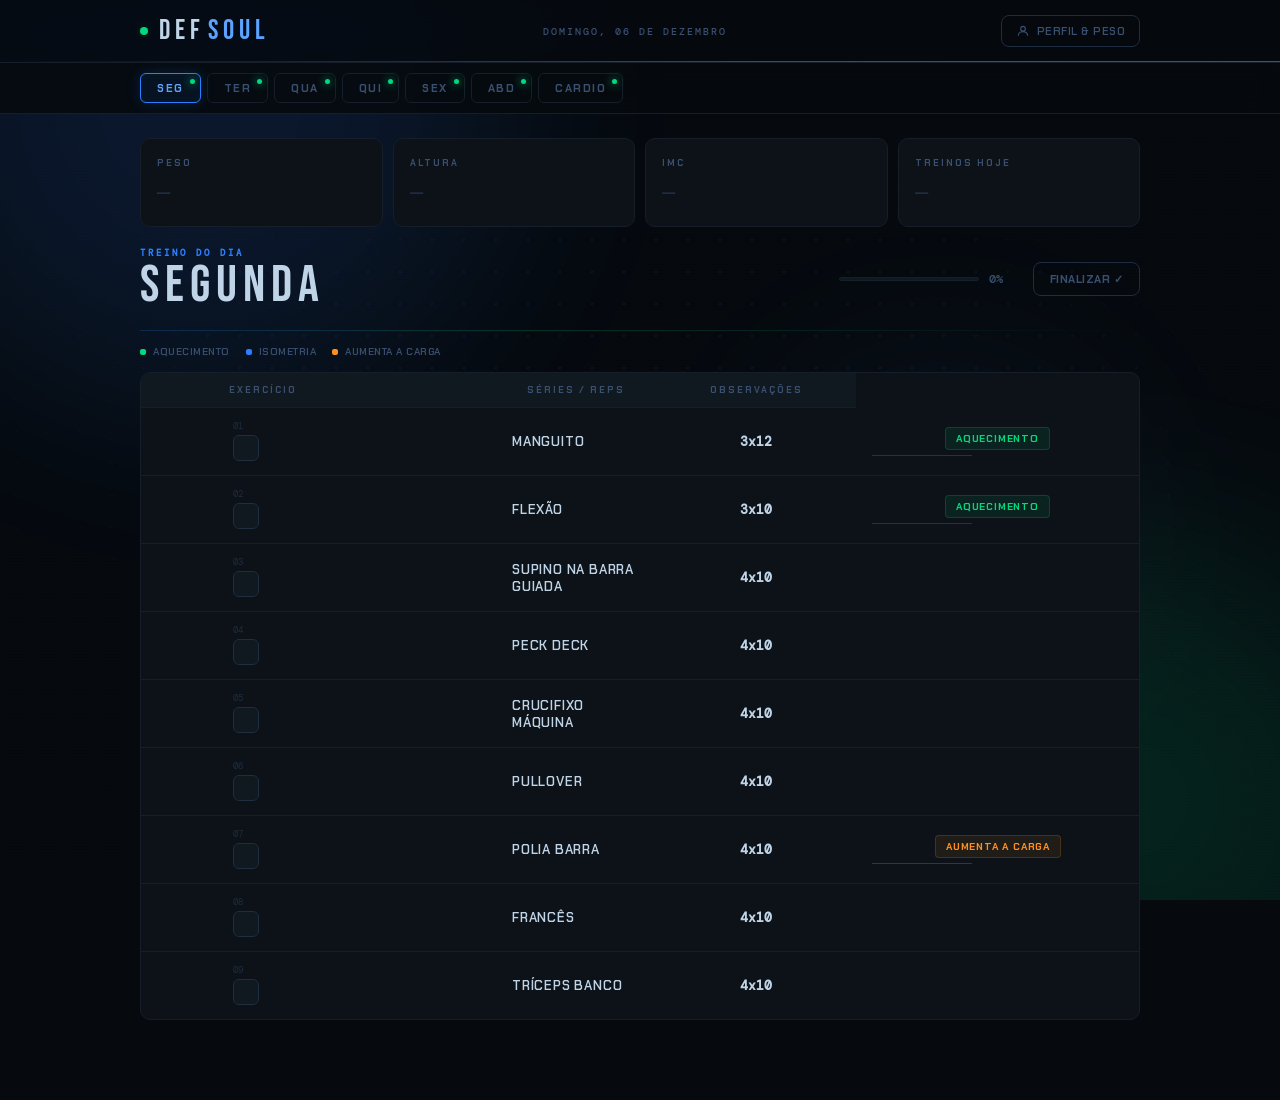
==== commit bac935df: "Add files via upload" ====
--- a/index.html
+++ b/index.html
@@ -562,13 +562,13 @@
       font-family: 'Chakra Petch', sans-serif;
     }
     /* Col 1: check */
-    thead th:nth-child(1) { width: 64px; text-align: left; padding-left: 16px; }
+    thead th:nth-child(1) { width: 72px; text-align: left; padding-left: 20px; }
     /* Col 2: exercise name – takes remaining space */
-    thead th:nth-child(2) { text-align: left; }
+    thead th:nth-child(2) { text-align: left; padding-left: 16px; }
     /* Col 3: series */
-    thead th:nth-child(3) { width: 140px; text-align: left; }
+    thead th:nth-child(3) { width: 160px; text-align: center; }
     /* Col 4: obs */
-    thead th:nth-child(4) { width: 160px; text-align: left; }
+    thead th:nth-child(4) { width: 200px; text-align: center; }
 
     tbody tr {
       border-bottom: 1px solid var(--line);
@@ -598,33 +598,33 @@
     tbody tr.row-done { background: rgba(0,217,126,0.03); }
     tbody tr.row-done .exercise-name { color: var(--muted); }
 
-    tbody td { padding: 12px 16px; font-size: 13px; vertical-align: middle; overflow: hidden; }
-
-    /* Col 1: checkbox + row num */
+    tbody td { padding: 14px 16px; font-size: 13px; vertical-align: middle; overflow: hidden; }
+
+    /* Col 1: checkbox + row num — alinhado à esquerda */
     tbody td:nth-child(1) {
       text-align: left;
-      width: 64px;
-      padding-left: 16px;
+      width: 72px;
+      padding-left: 20px;
       padding-right: 8px;
     }
-    /* Col 2: exercise */
-    tbody td:nth-child(2) { text-align: left; }
-    /* Col 3: series */
+    /* Col 2: exercise — alinhado à esquerda */
+    tbody td:nth-child(2) { text-align: left; padding-left: 16px; }
+    /* Col 3: series — centralizado */
     tbody td:nth-child(3) {
-      text-align: left;
+      text-align: center;
       font-weight: 600;
       font-family: 'DM Mono', monospace;
       font-size: 13px;
       color: var(--text);
-      width: 140px;
-    }
-    /* Col 4: obs */
+      width: 160px;
+    }
+    /* Col 4: obs — centralizado */
     tbody td:nth-child(4) {
-      text-align: left;
-      width: 160px;
-    }
-
-    /* First cell: stack checkbox + row-num vertically, aligned left */
+      text-align: center;
+      width: 200px;
+    }
+
+    /* First cell: stack checkbox + row-num vertically, alinhado à esquerda */
     .cell-check {
       display: flex;
       flex-direction: column;
@@ -789,21 +789,22 @@
       .day-progress-track { width: 100%; min-width: 60px; }
       .finish-btn, .reset-btn { font-size: 10px; padding: 8px 12px; flex-shrink: 0; }
 
-      /* Tabela — compacta no mobile, igual ao print */
+      /* Tabela — compacta no mobile */
       .table-wrap { border-radius: 8px; overflow-x: hidden; }
       table { table-layout: fixed; width: 100%; }
       thead th { padding: 8px 6px; font-size: 7px; letter-spacing: 0.8px; }
-      thead th:nth-child(1) { width: 46px; padding-left: 10px; text-align: left; }
-      thead th:nth-child(2) { text-align: left; }
-      thead th:nth-child(3) { width: 68px; text-align: left; }
-      thead th:nth-child(4) { width: 108px; text-align: left; }
-      tbody td { padding: 10px 6px; font-size: 11px; }
-      tbody td:nth-child(1) { width: 46px; padding: 10px 6px 10px 10px; text-align: left; }
-      tbody td:nth-child(3) { font-size: 11px; width: 68px; font-weight: 700; text-align: left; }
-      tbody td:nth-child(4) { width: 108px; padding: 10px 6px; text-align: left; }
+      thead th:nth-child(1) { width: 48px; text-align: left; padding-left: 10px; }
+      thead th:nth-child(2) { text-align: left; padding-left: 8px; }
+      thead th:nth-child(3) { width: 70px; text-align: center; }
+      thead th:nth-child(4) { width: 108px; text-align: center; }
+      tbody td { padding: 11px 6px; font-size: 11px; }
+      tbody td:nth-child(1) { width: 48px; padding: 11px 6px 11px 10px; text-align: left; }
+      tbody td:nth-child(2) { text-align: left; padding-left: 8px; }
+      tbody td:nth-child(3) { font-size: 12px; width: 70px; font-weight: 700; text-align: center; }
+      tbody td:nth-child(4) { width: 108px; padding: 11px 6px; text-align: center; }
       .cell-check { align-items: flex-start; }
       .exercise-name { font-size: 11px; letter-spacing: 0.3px; white-space: normal; word-break: break-word; }
-      .badge { font-size: 8px; padding: 3px 6px; letter-spacing: 0.4px; white-space: normal; text-align: center; }
+      .badge { font-size: 8px; padding: 3px 7px; letter-spacing: 0.4px; white-space: nowrap; }
       .todo-box { width: 24px; height: 24px; font-size: 11px; }
       .row-num { font-size: 8px; }
 
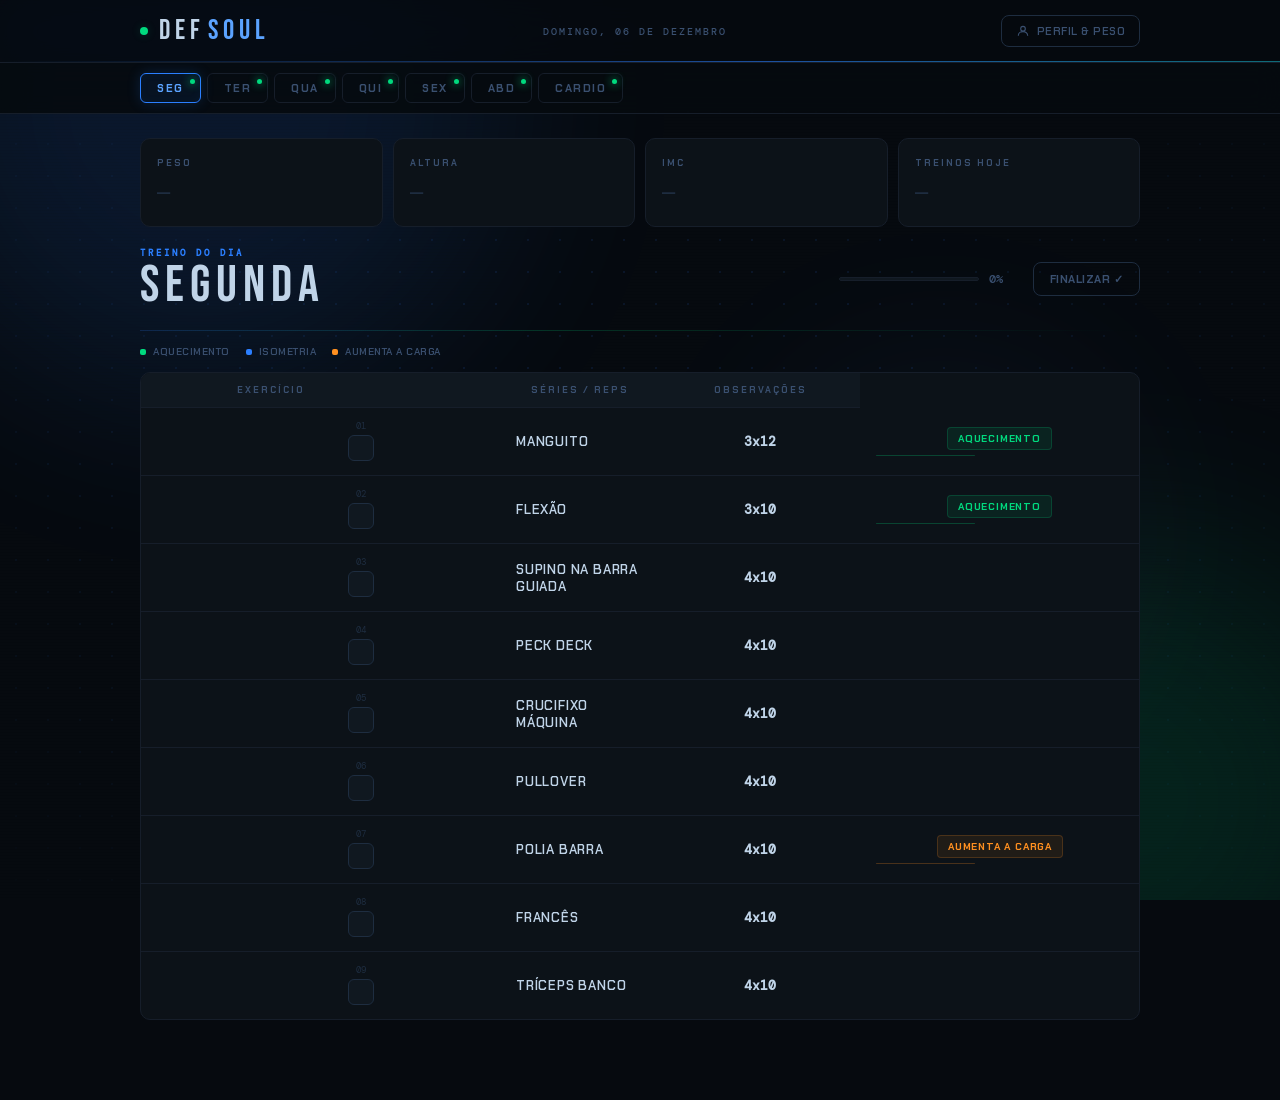
==== commit ea86f10e: "Add files via upload" ====
--- a/index.html
+++ b/index.html
@@ -561,11 +561,11 @@
       white-space: nowrap;
       font-family: 'Chakra Petch', sans-serif;
     }
-    /* Col 1: check */
-    thead th:nth-child(1) { width: 72px; text-align: left; padding-left: 20px; }
-    /* Col 2: exercise name – takes remaining space */
-    thead th:nth-child(2) { text-align: left; padding-left: 16px; }
-    /* Col 3: series */
+    /* Col 1: vazia (checkbox) */
+    thead th:nth-child(1) { width: 80px; }
+    /* Col 2: exercício */
+    thead th:nth-child(2) { text-align: left; }
+    /* Col 3: séries */
     thead th:nth-child(3) { width: 160px; text-align: center; }
     /* Col 4: obs */
     thead th:nth-child(4) { width: 200px; text-align: center; }
@@ -600,16 +600,11 @@
 
     tbody td { padding: 14px 16px; font-size: 13px; vertical-align: middle; overflow: hidden; }
 
-    /* Col 1: checkbox + row num — alinhado à esquerda */
-    tbody td:nth-child(1) {
-      text-align: left;
-      width: 72px;
-      padding-left: 20px;
-      padding-right: 8px;
-    }
-    /* Col 2: exercise — alinhado à esquerda */
-    tbody td:nth-child(2) { text-align: left; padding-left: 16px; }
-    /* Col 3: series — centralizado */
+    /* Col 1: checkbox */
+    tbody td:nth-child(1) { width: 80px; text-align: center; padding: 14px 8px; }
+    /* Col 2: exercício */
+    tbody td:nth-child(2) { text-align: left; }
+    /* Col 3: séries */
     tbody td:nth-child(3) {
       text-align: center;
       font-weight: 600;
@@ -618,17 +613,17 @@
       color: var(--text);
       width: 160px;
     }
-    /* Col 4: obs — centralizado */
+    /* Col 4: obs */
     tbody td:nth-child(4) {
       text-align: center;
       width: 200px;
     }
 
-    /* First cell: stack checkbox + row-num vertically, alinhado à esquerda */
+    /* Checkbox cell: número em cima, caixa embaixo, centralizado */
     .cell-check {
       display: flex;
       flex-direction: column;
-      align-items: flex-start;
+      align-items: center;
       gap: 4px;
     }
 
@@ -792,19 +787,19 @@
       /* Tabela — compacta no mobile */
       .table-wrap { border-radius: 8px; overflow-x: hidden; }
       table { table-layout: fixed; width: 100%; }
-      thead th { padding: 8px 6px; font-size: 7px; letter-spacing: 0.8px; }
-      thead th:nth-child(1) { width: 48px; text-align: left; padding-left: 10px; }
-      thead th:nth-child(2) { text-align: left; padding-left: 8px; }
-      thead th:nth-child(3) { width: 70px; text-align: center; }
-      thead th:nth-child(4) { width: 108px; text-align: center; }
-      tbody td { padding: 11px 6px; font-size: 11px; }
-      tbody td:nth-child(1) { width: 48px; padding: 11px 6px 11px 10px; text-align: left; }
-      tbody td:nth-child(2) { text-align: left; padding-left: 8px; }
-      tbody td:nth-child(3) { font-size: 12px; width: 70px; font-weight: 700; text-align: center; }
-      tbody td:nth-child(4) { width: 108px; padding: 11px 6px; text-align: center; }
-      .cell-check { align-items: flex-start; }
+      thead th { padding: 9px 8px; font-size: 7px; letter-spacing: 0.8px; }
+      thead th:nth-child(1) { width: 52px; text-align: center; }
+      thead th:nth-child(2) { text-align: left; }
+      thead th:nth-child(3) { width: 72px; text-align: center; }
+      thead th:nth-child(4) { width: 100px; text-align: center; }
+      tbody td { padding: 12px 8px; font-size: 11px; }
+      tbody td:nth-child(1) { width: 52px; text-align: center; padding: 12px 4px; }
+      tbody td:nth-child(2) { text-align: left; }
+      tbody td:nth-child(3) { font-size: 12px; width: 72px; font-weight: 700; text-align: center; }
+      tbody td:nth-child(4) { width: 100px; padding: 12px 6px; text-align: center; }
+      .cell-check { align-items: center; }
       .exercise-name { font-size: 11px; letter-spacing: 0.3px; white-space: normal; word-break: break-word; }
-      .badge { font-size: 8px; padding: 3px 7px; letter-spacing: 0.4px; white-space: nowrap; }
+      .badge { font-size: 8px; padding: 3px 7px; letter-spacing: 0.4px; }
       .todo-box { width: 24px; height: 24px; font-size: 11px; }
       .row-num { font-size: 8px; }
 
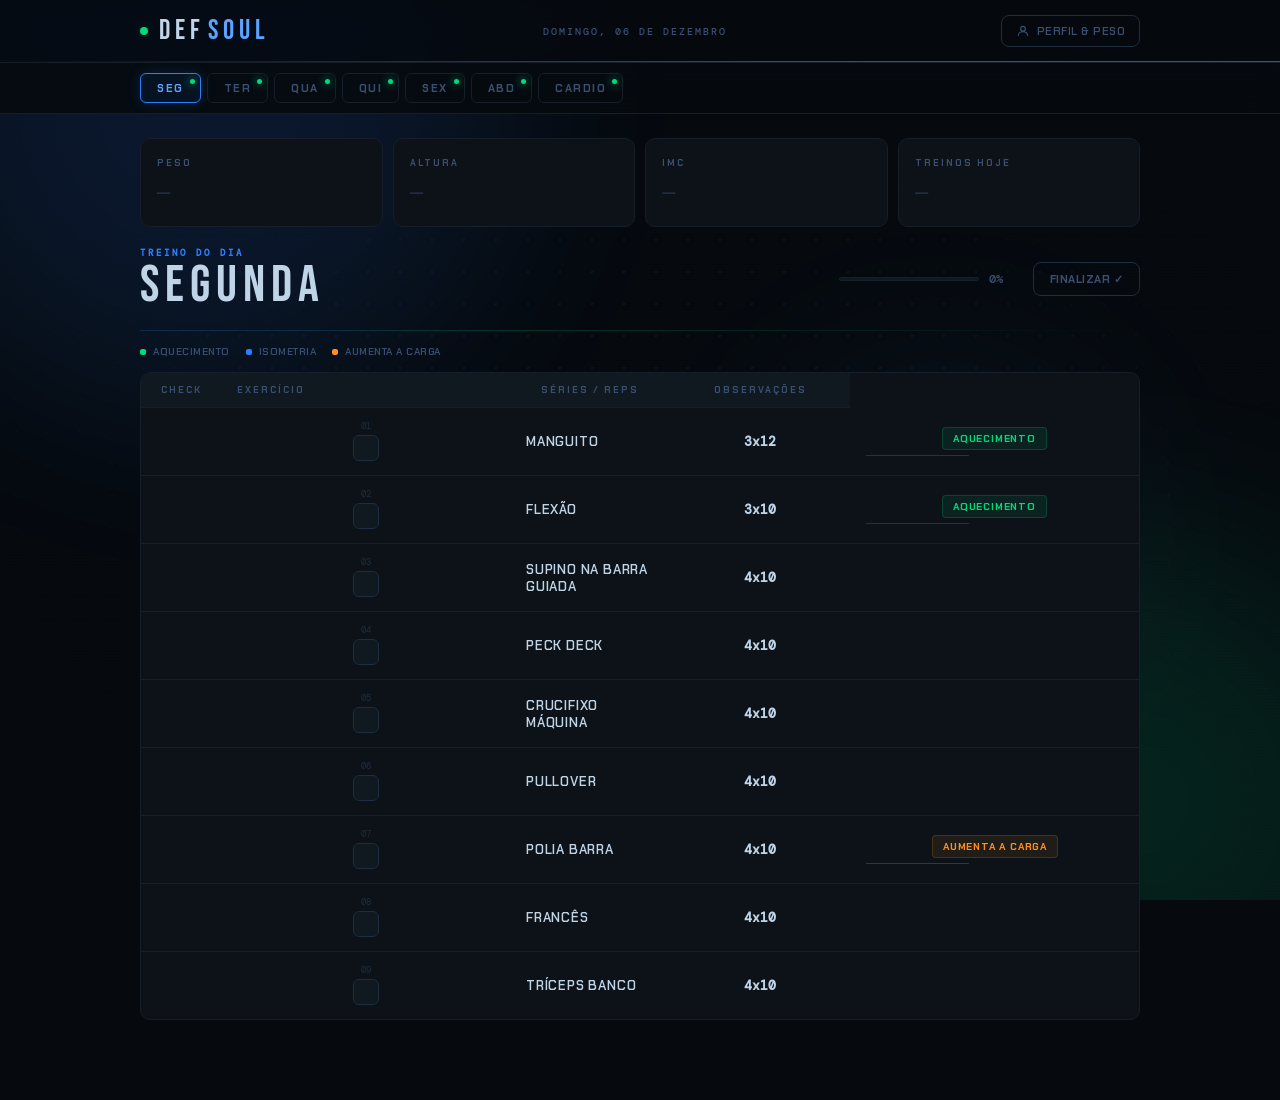
==== commit 8844c839: "Add files via upload" ====
--- a/index.html
+++ b/index.html
@@ -561,14 +561,20 @@
       white-space: nowrap;
       font-family: 'Chakra Petch', sans-serif;
     }
-    /* Col 1: vazia (checkbox) */
-    thead th:nth-child(1) { width: 80px; }
-    /* Col 2: exercício */
+
+    /* Larguras fixas — thead e tbody usam as mesmas */
+    thead th:nth-child(1),
+    tbody td:nth-child(1) { width: 80px; }
+    thead th:nth-child(3),
+    tbody td:nth-child(3) { width: 160px; }
+    thead th:nth-child(4),
+    tbody td:nth-child(4) { width: 180px; }
+
+    /* Alinhamentos thead */
+    thead th:nth-child(1) { text-align: center; }
     thead th:nth-child(2) { text-align: left; }
-    /* Col 3: séries */
-    thead th:nth-child(3) { width: 160px; text-align: center; }
-    /* Col 4: obs */
-    thead th:nth-child(4) { width: 200px; text-align: center; }
+    thead th:nth-child(3) { text-align: center; }
+    thead th:nth-child(4) { text-align: center; }
 
     tbody tr {
       border-bottom: 1px solid var(--line);
@@ -598,26 +604,18 @@
     tbody tr.row-done { background: rgba(0,217,126,0.03); }
     tbody tr.row-done .exercise-name { color: var(--muted); }
 
+    /* Padding e alinhamento tbody */
     tbody td { padding: 14px 16px; font-size: 13px; vertical-align: middle; overflow: hidden; }
-
-    /* Col 1: checkbox */
-    tbody td:nth-child(1) { width: 80px; text-align: center; padding: 14px 8px; }
-    /* Col 2: exercício */
+    tbody td:nth-child(1) { text-align: center; padding: 14px 8px; }
     tbody td:nth-child(2) { text-align: left; }
-    /* Col 3: séries */
     tbody td:nth-child(3) {
       text-align: center;
       font-weight: 600;
       font-family: 'DM Mono', monospace;
       font-size: 13px;
       color: var(--text);
-      width: 160px;
-    }
-    /* Col 4: obs */
-    tbody td:nth-child(4) {
-      text-align: center;
-      width: 200px;
-    }
+    }
+    tbody td:nth-child(4) { text-align: center; }
 
     /* Checkbox cell: número em cima, caixa embaixo, centralizado */
     .cell-check {
@@ -784,22 +782,25 @@
       .day-progress-track { width: 100%; min-width: 60px; }
       .finish-btn, .reset-btn { font-size: 10px; padding: 8px 12px; flex-shrink: 0; }
 
-      /* Tabela — compacta no mobile */
+      /* Tabela mobile — larguras compartilhadas thead/tbody */
       .table-wrap { border-radius: 8px; overflow-x: hidden; }
       table { table-layout: fixed; width: 100%; }
-      thead th { padding: 9px 8px; font-size: 7px; letter-spacing: 0.8px; }
-      thead th:nth-child(1) { width: 52px; text-align: center; }
+      thead th { padding: 9px 6px; font-size: 7px; letter-spacing: 0.8px; }
+      thead th:nth-child(1), tbody td:nth-child(1) { width: 46px; }
+      thead th:nth-child(3), tbody td:nth-child(3) { width: 68px; }
+      thead th:nth-child(4), tbody td:nth-child(4) { width: 104px; }
+      thead th:nth-child(1) { text-align: center; }
       thead th:nth-child(2) { text-align: left; }
-      thead th:nth-child(3) { width: 72px; text-align: center; }
-      thead th:nth-child(4) { width: 100px; text-align: center; }
-      tbody td { padding: 12px 8px; font-size: 11px; }
-      tbody td:nth-child(1) { width: 52px; text-align: center; padding: 12px 4px; }
+      thead th:nth-child(3) { text-align: center; }
+      thead th:nth-child(4) { text-align: center; }
+      tbody td { padding: 12px 6px; font-size: 11px; }
+      tbody td:nth-child(1) { text-align: center; padding: 12px 4px; }
       tbody td:nth-child(2) { text-align: left; }
-      tbody td:nth-child(3) { font-size: 12px; width: 72px; font-weight: 700; text-align: center; }
-      tbody td:nth-child(4) { width: 100px; padding: 12px 6px; text-align: center; }
+      tbody td:nth-child(3) { text-align: center; font-size: 12px; font-weight: 700; }
+      tbody td:nth-child(4) { text-align: center; padding: 12px 4px; }
       .cell-check { align-items: center; }
       .exercise-name { font-size: 11px; letter-spacing: 0.3px; white-space: normal; word-break: break-word; }
-      .badge { font-size: 8px; padding: 3px 7px; letter-spacing: 0.4px; }
+      .badge { font-size: 8px; padding: 3px 6px; letter-spacing: 0.4px; }
       .todo-box { width: 24px; height: 24px; font-size: 11px; }
       .row-num { font-size: 8px; }
 
@@ -1248,7 +1249,7 @@
   // table
   const tw = document.createElement('div'); tw.className = 'table-wrap';
   const tbl = document.createElement('table');
-  tbl.innerHTML = `<thead><tr><th></th><th>Exercício</th><th>Séries / Reps</th><th>Observações</th></tr></thead>`;
+  tbl.innerHTML = `<thead><tr><th>Check</th><th>Exercício</th><th>Séries / Reps</th><th>Observações</th></tr></thead>`;
   const tbody = document.createElement('tbody');
 
   function updateProgress(){
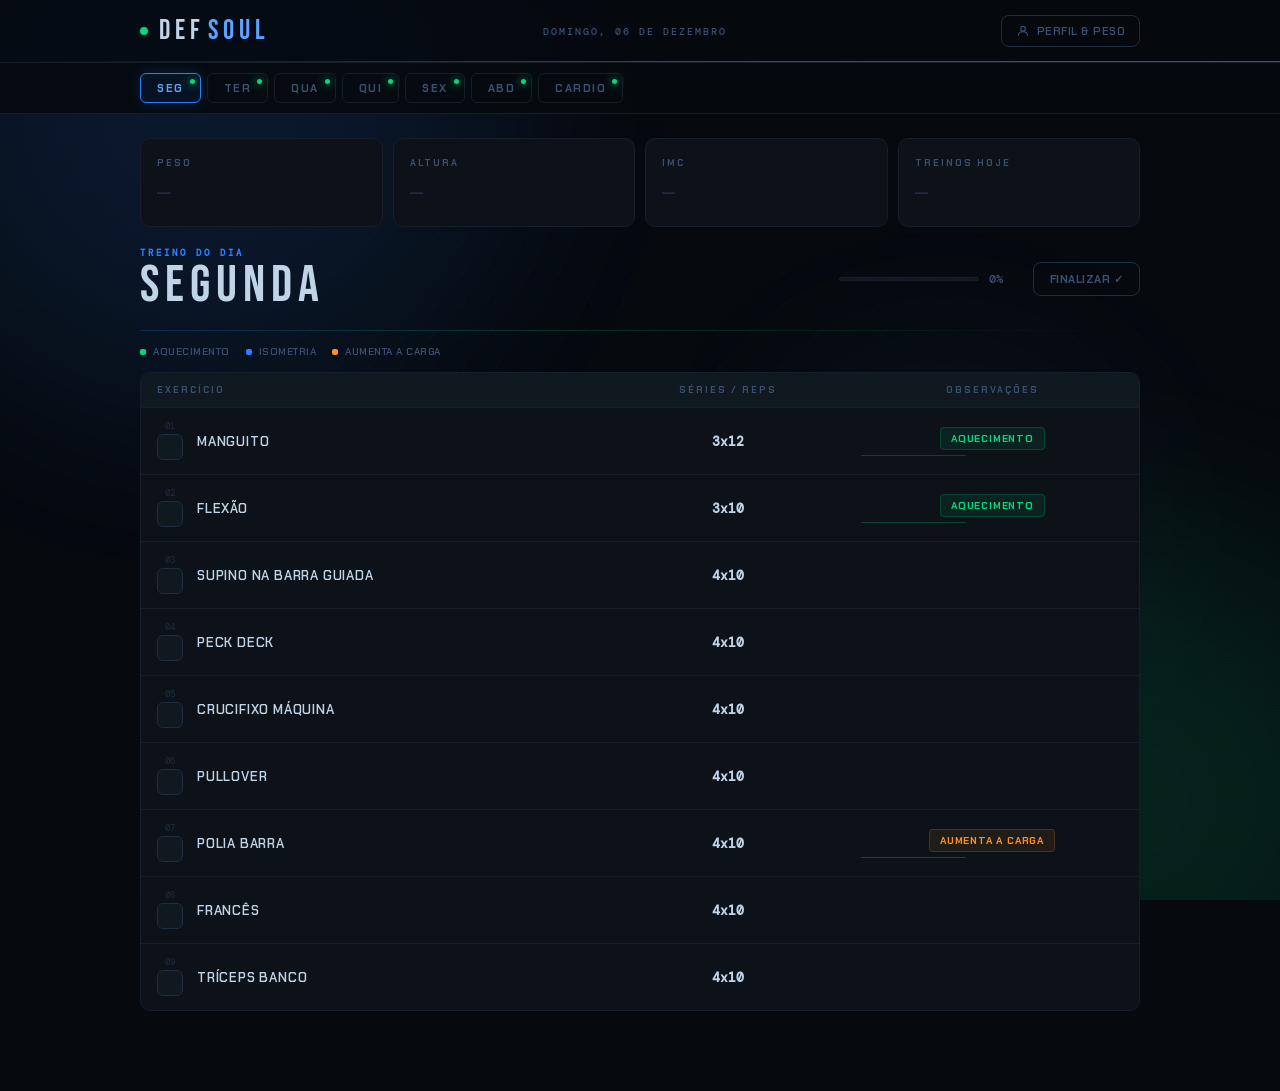
==== commit 62d2f861: "Add files via upload" ====
--- a/index.html
+++ b/index.html
@@ -548,7 +548,8 @@
       border-radius: var(--radius);
       background: var(--panel);
     }
-    table { width: 100%; border-collapse: collapse; table-layout: fixed; }
+    table { width: 100%; border-collapse: collapse; }
+
     thead th {
       background: var(--panel2);
       padding: 11px 16px;
@@ -561,20 +562,9 @@
       white-space: nowrap;
       font-family: 'Chakra Petch', sans-serif;
     }
-
-    /* Larguras fixas — thead e tbody usam as mesmas */
-    thead th:nth-child(1),
-    tbody td:nth-child(1) { width: 80px; }
-    thead th:nth-child(3),
-    tbody td:nth-child(3) { width: 160px; }
-    thead th:nth-child(4),
-    tbody td:nth-child(4) { width: 180px; }
-
-    /* Alinhamentos thead */
-    thead th:nth-child(1) { text-align: center; }
-    thead th:nth-child(2) { text-align: left; }
+    thead th:nth-child(1) { text-align: left; }
+    thead th:nth-child(2) { text-align: center; }
     thead th:nth-child(3) { text-align: center; }
-    thead th:nth-child(4) { text-align: center; }
 
     tbody tr {
       border-bottom: 1px solid var(--line);
@@ -584,9 +574,7 @@
       transform: translateY(6px);
       animation: rowIn .35s cubic-bezier(.16,1,.3,1) forwards;
     }
-    @keyframes rowIn {
-      to { opacity: 1; transform: translateY(0); }
-    }
+    @keyframes rowIn { to { opacity: 1; transform: translateY(0); } }
     tbody tr:last-child { border-bottom: none; }
     tbody tr:hover { background: rgba(43,127,255,0.025); }
     tbody tr::before {
@@ -599,30 +587,38 @@
       transition: opacity .2s;
     }
     tbody tr:hover::before { opacity: 0.5; }
-
-    /* Row checked state */
     tbody tr.row-done { background: rgba(0,217,126,0.03); }
     tbody tr.row-done .exercise-name { color: var(--muted); }
 
-    /* Padding e alinhamento tbody */
-    tbody td { padding: 14px 16px; font-size: 13px; vertical-align: middle; overflow: hidden; }
-    tbody td:nth-child(1) { text-align: center; padding: 14px 8px; }
-    tbody td:nth-child(2) { text-align: left; }
-    tbody td:nth-child(3) {
+    tbody td { padding: 14px 16px; font-size: 13px; vertical-align: middle; }
+
+    /* Col 1 — checkbox + exercício */
+    .td-exercise {
+      text-align: left;
+      display: flex;
+      align-items: center;
+      gap: 14px;
+      padding: 14px 16px;
+    }
+
+    /* Col 2 — séries */
+    tbody td:nth-child(2) {
       text-align: center;
       font-weight: 600;
       font-family: 'DM Mono', monospace;
-      font-size: 13px;
       color: var(--text);
     }
-    tbody td:nth-child(4) { text-align: center; }
-
-    /* Checkbox cell: número em cima, caixa embaixo, centralizado */
+
+    /* Col 3 — obs */
+    tbody td:nth-child(3) { text-align: center; }
+
+    /* Checkbox: número em cima, caixa embaixo */
     .cell-check {
       display: flex;
       flex-direction: column;
       align-items: center;
-      gap: 4px;
+      gap: 3px;
+      flex-shrink: 0;
     }
 
     /* Row number */
@@ -782,24 +778,12 @@
       .day-progress-track { width: 100%; min-width: 60px; }
       .finish-btn, .reset-btn { font-size: 10px; padding: 8px 12px; flex-shrink: 0; }
 
-      /* Tabela mobile — larguras compartilhadas thead/tbody */
-      .table-wrap { border-radius: 8px; overflow-x: hidden; }
-      table { table-layout: fixed; width: 100%; }
-      thead th { padding: 9px 6px; font-size: 7px; letter-spacing: 0.8px; }
-      thead th:nth-child(1), tbody td:nth-child(1) { width: 46px; }
-      thead th:nth-child(3), tbody td:nth-child(3) { width: 68px; }
-      thead th:nth-child(4), tbody td:nth-child(4) { width: 104px; }
-      thead th:nth-child(1) { text-align: center; }
-      thead th:nth-child(2) { text-align: left; }
-      thead th:nth-child(3) { text-align: center; }
-      thead th:nth-child(4) { text-align: center; }
-      tbody td { padding: 12px 6px; font-size: 11px; }
-      tbody td:nth-child(1) { text-align: center; padding: 12px 4px; }
-      tbody td:nth-child(2) { text-align: left; }
-      tbody td:nth-child(3) { text-align: center; font-size: 12px; font-weight: 700; }
-      tbody td:nth-child(4) { text-align: center; padding: 12px 4px; }
-      .cell-check { align-items: center; }
-      .exercise-name { font-size: 11px; letter-spacing: 0.3px; white-space: normal; word-break: break-word; }
+      /* Tabela mobile */
+      .table-wrap { border-radius: 8px; }
+      thead th { padding: 9px 10px; font-size: 7px; letter-spacing: 0.8px; }
+      tbody td { padding: 12px 10px; font-size: 11px; }
+      .td-exercise { padding: 12px 10px; gap: 10px; }
+      .exercise-name { font-size: 11px; letter-spacing: 0.3px; }
       .badge { font-size: 8px; padding: 3px 6px; letter-spacing: 0.4px; }
       .todo-box { width: 24px; height: 24px; font-size: 11px; }
       .row-num { font-size: 8px; }
@@ -1249,7 +1233,18 @@
   // table
   const tw = document.createElement('div'); tw.className = 'table-wrap';
   const tbl = document.createElement('table');
-  tbl.innerHTML = `<thead><tr><th>Check</th><th>Exercício</th><th>Séries / Reps</th><th>Observações</th></tr></thead>`;
+  const isMobile = window.innerWidth <= 600;
+  tbl.innerHTML = `
+    <colgroup>
+      <col style="width:${isMobile ? '180px' : '40%'}">
+      <col style="width:${isMobile ? '80px' : '20%'}">
+      <col style="width:${isMobile ? '110px' : '25%'}">
+    </colgroup>
+    <thead><tr>
+      <th style="text-align:left;padding-left:16px">Exercício</th>
+      <th style="text-align:center">Séries / Reps</th>
+      <th style="text-align:center">Observações</th>
+    </tr></thead>`;
   const tbody = document.createElement('tbody');
 
   function updateProgress(){
@@ -1268,12 +1263,14 @@
     tr.style.animationDelay = `${idx * 35}ms`;
     if(doneSet.has(idx)) tr.classList.add('row-done');
 
-    const tdCheck = document.createElement('td');
-    const cellCheck = document.createElement('div');
-    cellCheck.className = 'cell-check';
+    // Col 1: checkbox + número + nome do exercício juntos
+    const tdName = document.createElement('td');
+    tdName.className = 'td-exercise';
+
     const rowNum = document.createElement('span');
     rowNum.className = 'row-num';
     rowNum.textContent = String(idx+1).padStart(2,'0');
+
     const box = document.createElement('div');
     box.className = 'todo-box' + (doneSet.has(idx) ? ' checked' : '');
     box.textContent = doneSet.has(idx) ? '✓' : '';
@@ -1285,12 +1282,18 @@
       tr.classList.toggle('row-done', doneSet.has(idx));
       updateProgress(); updateTabDone(day); updateStatsBar();
     };
-    cellCheck.appendChild(rowNum);
-    cellCheck.appendChild(box);
-    tdCheck.appendChild(cellCheck);
-
-    const tdName = document.createElement('td');
-    tdName.innerHTML = `<div class="exercise-name">${it.exercicio||''}</div>`;
+
+    const checkWrap = document.createElement('div');
+    checkWrap.className = 'cell-check';
+    checkWrap.appendChild(rowNum);
+    checkWrap.appendChild(box);
+
+    const nameWrap = document.createElement('div');
+    nameWrap.className = 'exercise-name';
+    nameWrap.textContent = it.exercicio || '';
+
+    tdName.appendChild(checkWrap);
+    tdName.appendChild(nameWrap);
 
     const tdSer = document.createElement('td'); tdSer.textContent = it.series||'—';
     const tdObs = document.createElement('td');
@@ -1314,7 +1317,7 @@
       tdObs.style.fontSize = '12px';
     }
 
-    tr.append(tdCheck, tdName, tdSer, tdObs);
+    tr.append(tdName, tdSer, tdObs);
     tbody.appendChild(tr);
   });
 
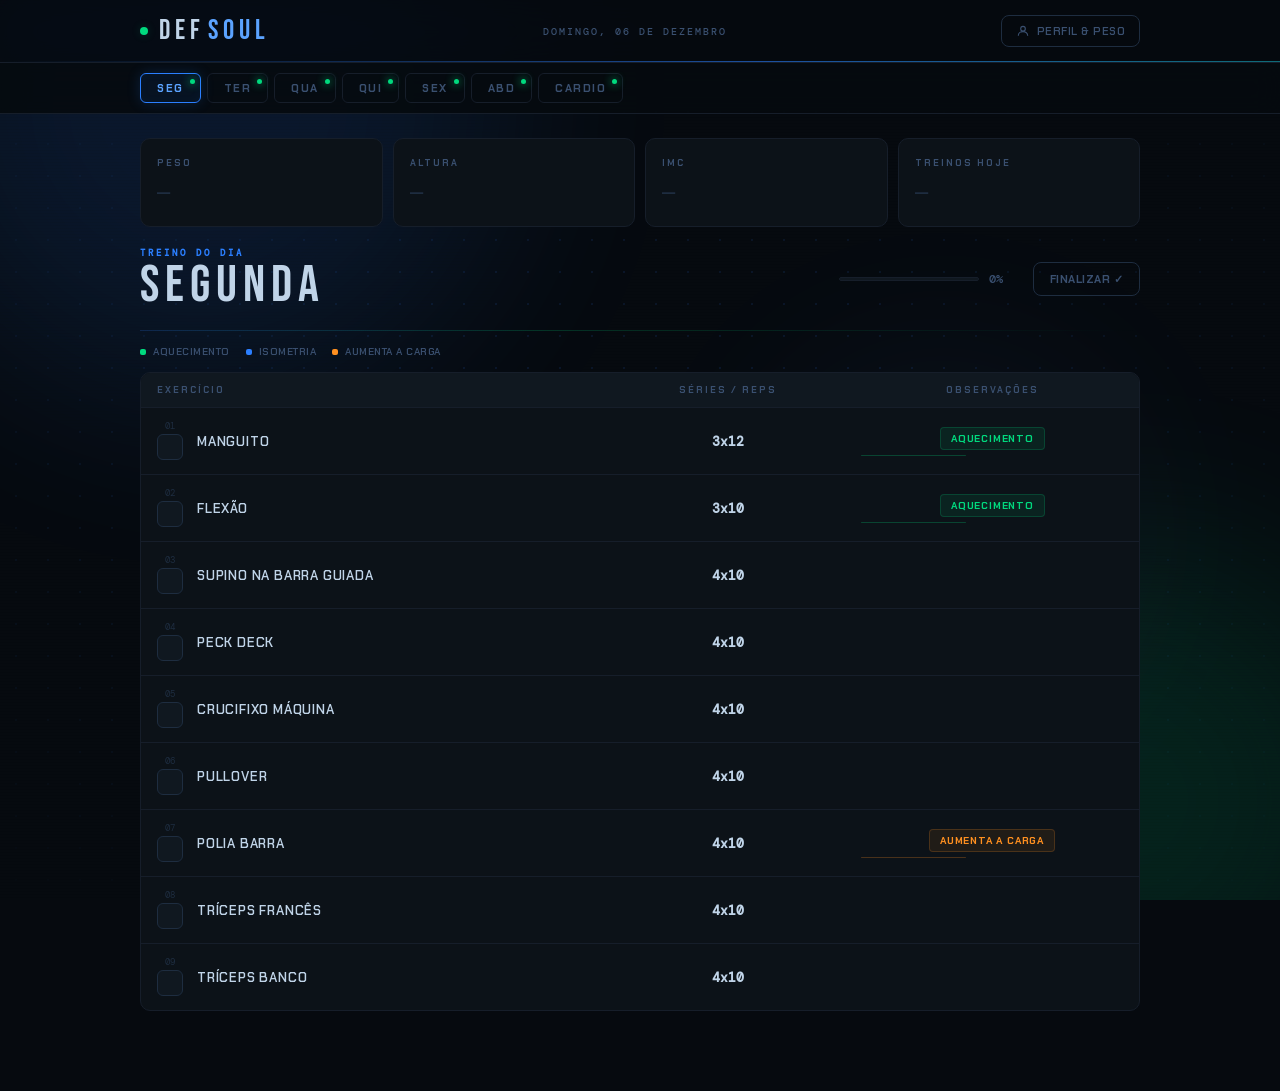
==== commit bff7d099: "Add files via upload" ====
--- a/index.html
+++ b/index.html
@@ -917,7 +917,7 @@
 
 <script>
 // ── DATA ──
-const WORKOUTS = {"Segunda":[{"exercicio":"Manguito","series":"3x12","obs":"Aquecimento"},{"exercicio":"Flexão","series":"3x10","obs":"Aquecimento"},{"exercicio":"Supino na Barra guiada","series":"4x10","obs":""},{"exercicio":"Peck Deck","series":"4x10","obs":""},{"exercicio":"Crucifixo máquina","series":"4x10","obs":""},{"exercicio":"Pullover","series":"4x10","obs":""},{"exercicio":"Polia barra","series":"4x10","obs":"Aumenta a carga"},{"exercicio":"Francês","series":"4x10","obs":""},{"exercicio":"Tríceps Banco","series":"4x10","obs":""}],"Terça":[{"exercicio":"Agachamento","series":"1x50","obs":"Aquecimento"},{"exercicio":"Agachamento na Barra guiada","series":"4x10","obs":"Aumenta a carga"},{"exercicio":"Leg 45","series":"4x10","obs":""},{"exercicio":"Cadeira extensora","series":"10/10","obs":"Isometria"},{"exercicio":"Cadeira adutora","series":"4x15","obs":""},{"exercicio":"Passada","series":"3x12","obs":""},{"exercicio":"Panturilho banco","series":"4x10","obs":"Isometria"}],"Quarta":[{"exercicio":"Manguito","series":"3x12","obs":"Aquecimento"},{"exercicio":"Remada fechada TRX","series":"4x10","obs":""},{"exercicio":"Barra fixa com pegada neutra","series":"3x5a7","obs":""},{"exercicio":"Puxador frente","series":"4x10","obs":"Aumenta a carga"},{"exercicio":"Remada baixa com triângulo","series":"4x10","obs":""},{"exercicio":"Remada aberta no Cross","series":"4x10","obs":"Aumenta a carga"},{"exercicio":"Rosca direto barra","series":"4x8 (volta lenta)","obs":""},{"exercicio":"Rosca uni na polia","series":"4x10","obs":""},{"exercicio":"Rosca martelo barra neutra","series":"5x8","obs":""},{"exercicio":"Rosca inversa","series":"3x12","obs":""}],"Quinta":[{"exercicio":"Cadeira abdutora","series":"3x15","obs":"Aquecimento"},{"exercicio":"Elevação pélvica","series":"4x10","obs":""},{"exercicio":"Agachamento sumo com halter","series":"4x10","obs":""},{"exercicio":"Glúteo Máquina","series":"3x15","obs":""},{"exercicio":"Stiff Barra","series":"4x10","obs":""},{"exercicio":"Mesa flexora","series":"4x10","obs":""},{"exercicio":"Panturrilha","series":"3x30","obs":""},{"exercicio":"Cadeira Romana (lombar)","series":"3x10","obs":""}],"Sexta":[{"exercicio":"Manguito","series":"3x12","obs":"Aquecimento"},{"exercicio":"Elevação frontal + Lateral","series":"3x10","obs":""},{"exercicio":"Desenvolvimento máquina","series":"4x10","obs":"Aumenta a carga"},{"exercicio":"Crucifixo invertido","series":"4x10","obs":""},{"exercicio":"Elevação lateral","series":"3x12","obs":"Aumenta a carga"},{"exercicio":"Encolhimento com halter","series":"3x15","obs":""},{"exercicio":"Remada alta com barra","series":"3x12","obs":""},{"exercicio":"Rosca punho","series":"3x12","obs":""}],"Abdominal":[{"exercicio":"Canivete","series":"3x30","obs":""},{"exercicio":"Oblíquo no cross","series":"3x20","obs":""},{"exercicio":"Infra no banco declinado","series":"3x15 a 20","obs":""},{"exercicio":"Prancha","series":"3x1 minuto","obs":""}],"Cardio":[{"exercicio":"Pular corda","series":"","obs":""},{"exercicio":"Esteira","series":"","obs":""},{"exercicio":"Bike ergométrica","series":"","obs":""}]};
+const WORKOUTS = {"Segunda":[{"exercicio":"Manguito","series":"3x12","obs":"Aquecimento"},{"exercicio":"Flexão","series":"3x10","obs":"Aquecimento"},{"exercicio":"Supino na Barra guiada","series":"4x10","obs":""},{"exercicio":"Peck Deck","series":"4x10","obs":""},{"exercicio":"Crucifixo máquina","series":"4x10","obs":""},{"exercicio":"Pullover","series":"4x10","obs":""},{"exercicio":"Polia barra","series":"4x10","obs":"Aumenta a carga"},{"exercicio":"Tríceps Francês","series":"4x10","obs":""},{"exercicio":"Tríceps Banco","series":"4x10","obs":""}],"Terça":[{"exercicio":"Agachamento","series":"1x50","obs":"Aquecimento"},{"exercicio":"Agachamento na Barra guiada","series":"4x10","obs":"Aumenta a carga"},{"exercicio":"Leg 45","series":"4x10","obs":""},{"exercicio":"Cadeira extensora","series":"10/10","obs":"Isometria"},{"exercicio":"Cadeira adutora","series":"4x15","obs":""},{"exercicio":"Passada","series":"3x12","obs":""},{"exercicio":"Panturrilha Banco","series":"4x10","obs":"Isometria"}],"Quarta":[{"exercicio":"Manguito","series":"3x12","obs":"Aquecimento"},{"exercicio":"Remada fechada TRX","series":"4x10","obs":""},{"exercicio":"Barra fixa com pegada neutra","series":"3x5a7","obs":""},{"exercicio":"Puxador frente","series":"4x10","obs":"Aumenta a carga"},{"exercicio":"Remada baixa com triângulo","series":"4x10","obs":""},{"exercicio":"Remada aberta no Cross","series":"4x10","obs":"Aumenta a carga"},{"exercicio":"Rosca direto barra","series":"4x8 (volta lenta)","obs":""},{"exercicio":"Rosca uni na polia","series":"4x10","obs":""},{"exercicio":"Rosca martelo barra neutra","series":"5x8","obs":""},{"exercicio":"Rosca inversa","series":"3x12","obs":""}],"Quinta":[{"exercicio":"Cadeira abdutora","series":"3x15","obs":"Aquecimento"},{"exercicio":"Elevação pélvica","series":"4x10","obs":""},{"exercicio":"Agachamento sumo com halter","series":"4x10","obs":""},{"exercicio":"Glúteo Máquina","series":"3x15","obs":""},{"exercicio":"Stiff Barra","series":"4x10","obs":""},{"exercicio":"Mesa flexora","series":"4x10","obs":""},{"exercicio":"Panturrilha","series":"3x30","obs":""},{"exercicio":"Cadeira Romana (lombar)","series":"3x10","obs":""}],"Sexta":[{"exercicio":"Manguito","series":"3x12","obs":"Aquecimento"},{"exercicio":"Elevação frontal + Lateral","series":"3x10","obs":""},{"exercicio":"Desenvolvimento máquina","series":"4x10","obs":"Aumenta a carga"},{"exercicio":"Crucifixo invertido","series":"4x10","obs":""},{"exercicio":"Elevação lateral","series":"3x12","obs":"Aumenta a carga"},{"exercicio":"Encolhimento com halter","series":"3x15","obs":""},{"exercicio":"Remada alta com barra","series":"3x12","obs":""},{"exercicio":"Rosca punho","series":"3x12","obs":""}],"Abdominal":[{"exercicio":"Canivete","series":"3x30","obs":""},{"exercicio":"Oblíquo no cross","series":"3x20","obs":""},{"exercicio":"Infra no banco declinado","series":"3x15 a 20","obs":""},{"exercicio":"Prancha","series":"3x1 minuto","obs":""}],"Cardio":[{"exercicio":"Pular corda","series":"","obs":""},{"exercicio":"Esteira","series":"","obs":""},{"exercicio":"Bike ergométrica","series":"","obs":""}]};
 
 const OBS_META = {
   'Aquecimento':     { color: '#00d97e' },
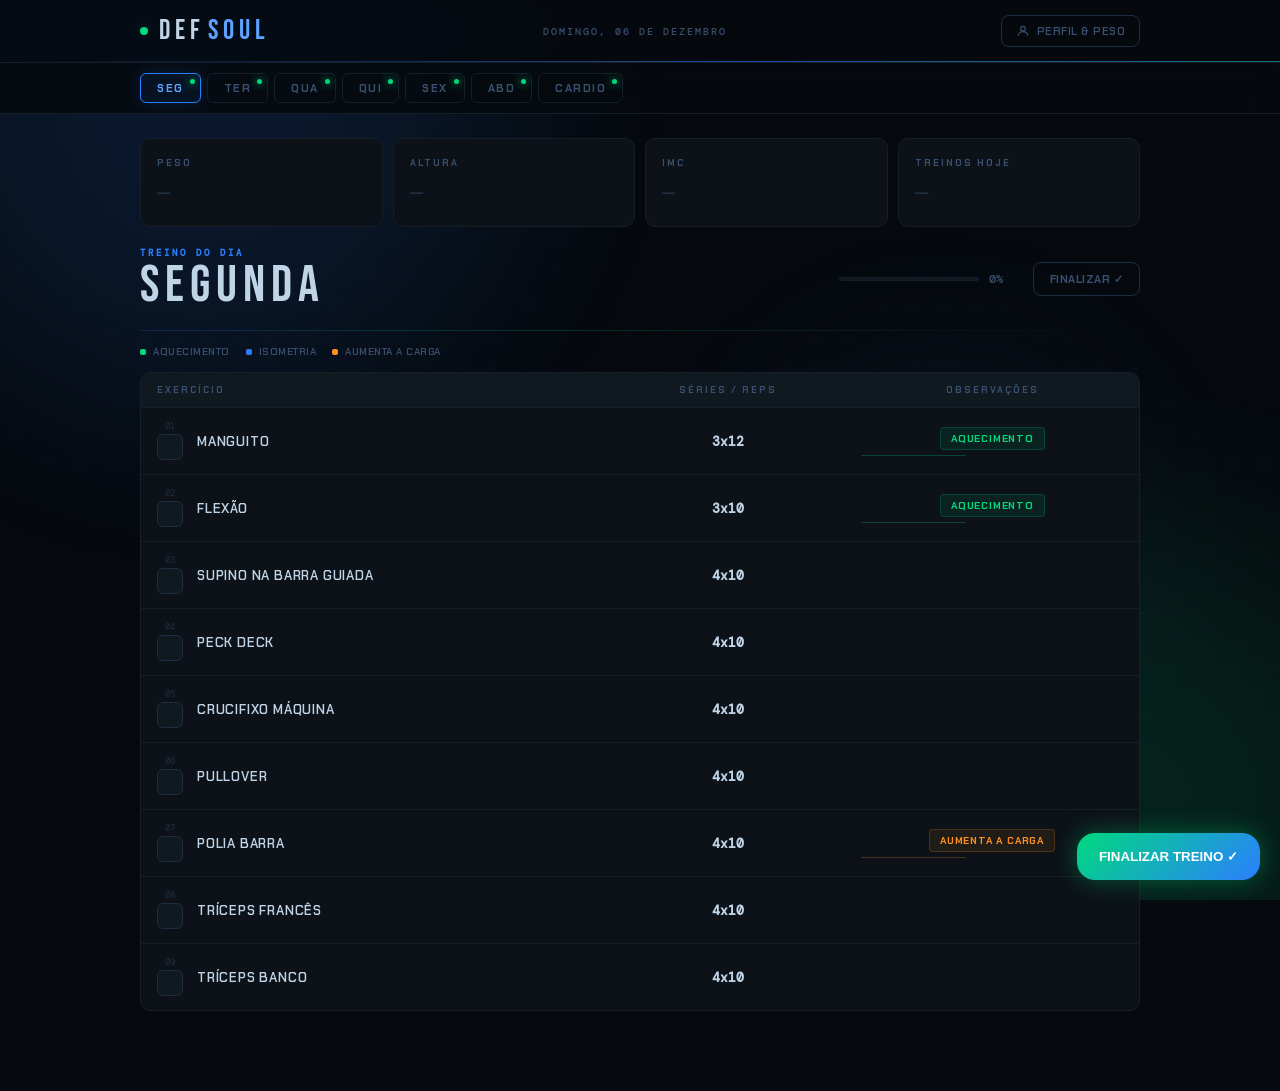
==== commit 5e572064: "Add files via upload" ====
--- a/index.html
+++ b/index.html
@@ -800,6 +800,142 @@
       .btn-reset-profile { width: 100%; justify-content: center; }
     }
   </style>
+
+<style>
+  .floating-finish{
+    position:fixed;
+    bottom:20px;
+    right:20px;
+    z-index:9999;
+    border:none;
+    border-radius:18px;
+    padding:16px 22px;
+    background:linear-gradient(135deg,#00d97e,#2b7fff);
+    color:white;
+    font-weight:700;
+    cursor:pointer;
+    box-shadow:0 0 25px rgba(0,217,126,.35);
+    backdrop-filter:blur(10px);
+    transition:.25s ease;
+  }
+
+  .floating-finish:hover{
+    transform:translateY(-2px) scale(1.02);
+  }
+
+  .rest-timer{
+    position:fixed;
+    bottom:95px;
+    right:20px;
+    width:110px;
+    height:110px;
+    border-radius:24px;
+    background:rgba(10,15,22,.88);
+    border:1px solid rgba(0,217,126,.25);
+    backdrop-filter:blur(14px);
+    display:flex;
+    flex-direction:column;
+    align-items:center;
+    justify-content:center;
+    z-index:9999;
+    box-shadow:0 0 35px rgba(0,217,126,.2);
+  }
+
+  .rest-timer.hidden{
+    display:none;
+  }
+
+  .timer-title{
+    font-size:11px;
+    color:#00d97e;
+    letter-spacing:2px;
+  }
+
+  #timerValue{
+    font-size:36px;
+    font-weight:800;
+    color:white;
+    line-height:1;
+    margin:6px 0;
+  }
+
+  .timer-sub{
+    font-size:10px;
+    color:#7e8fa7;
+    letter-spacing:1px;
+  }
+
+  .exercise-row:hover{
+    background:rgba(43,127,255,.05);
+    transition:.25s ease;
+  }
+
+  @media (max-width: 768px){
+
+    body{
+      overflow-x:hidden;
+    }
+
+    .floating-finish{
+      left:14px;
+      right:14px;
+      width:calc(100% - 28px);
+      bottom:14px;
+      border-radius:16px;
+      padding:18px;
+      font-size:14px;
+    }
+
+    .rest-timer{
+      width:95px;
+      height:95px;
+      right:14px;
+      bottom:88px;
+    }
+
+    #timerValue{
+      font-size:30px;
+    }
+
+    table{
+      display:block;
+      overflow-x:auto;
+      white-space:nowrap;
+    }
+
+    .tabs{
+      overflow-x:auto;
+      flex-wrap:nowrap !important;
+      padding-bottom:10px;
+    }
+
+    .tabs::-webkit-scrollbar{
+      display:none;
+    }
+
+    .cards,
+    .stats,
+    .top-grid{
+      grid-template-columns:1fr !important;
+    }
+
+    .container,
+    .content,
+    .card{
+      width:100% !important;
+      max-width:100% !important;
+    }
+
+    h1,h2{
+      line-height:1;
+    }
+
+    .workout-title{
+      font-size:54px !important;
+    }
+  }
+</style>
+
 </head>
 <body>
 
@@ -1355,5 +1491,16 @@
   window.addEventListener('resize', renderWeightChart);
 });
 </script>
+
+  <div id="restTimer" class="rest-timer hidden">
+    <div class="timer-title">DESCANSO</div>
+    <div id="timerValue">60</div>
+    <div class="timer-sub">segundos</div>
+  </div>
+
+  <button id="floatingFinish" class="floating-finish">
+    FINALIZAR TREINO ✓
+  </button>
+
 </body>
 </html>
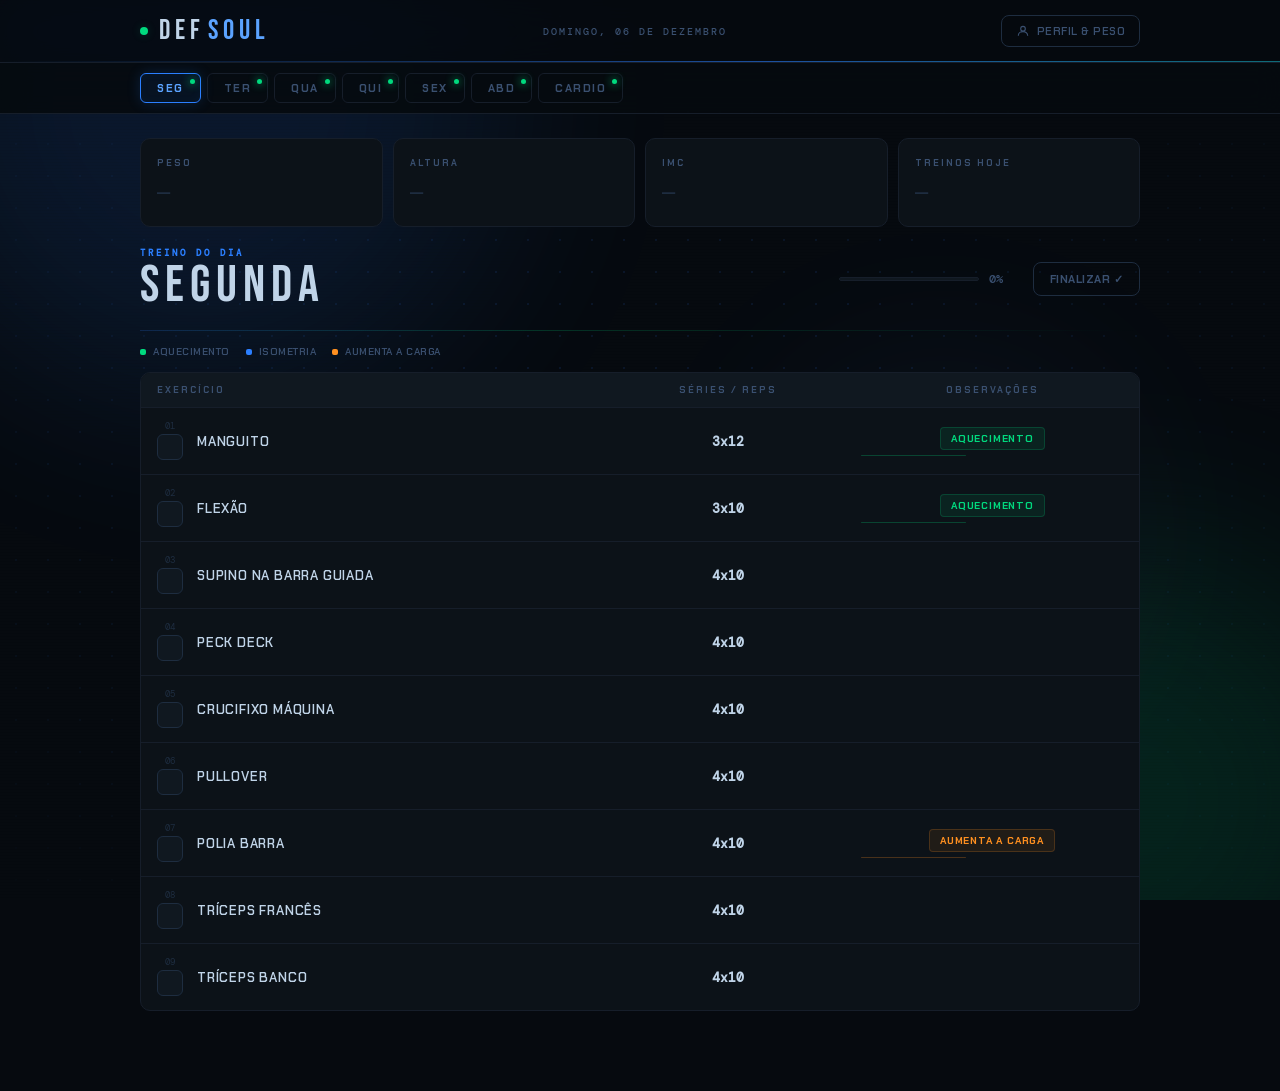
==== commit bb010fd9: "Add files via upload" ====
--- a/index.html
+++ b/index.html
@@ -800,142 +800,6 @@
       .btn-reset-profile { width: 100%; justify-content: center; }
     }
   </style>
-
-<style>
-  .floating-finish{
-    position:fixed;
-    bottom:20px;
-    right:20px;
-    z-index:9999;
-    border:none;
-    border-radius:18px;
-    padding:16px 22px;
-    background:linear-gradient(135deg,#00d97e,#2b7fff);
-    color:white;
-    font-weight:700;
-    cursor:pointer;
-    box-shadow:0 0 25px rgba(0,217,126,.35);
-    backdrop-filter:blur(10px);
-    transition:.25s ease;
-  }
-
-  .floating-finish:hover{
-    transform:translateY(-2px) scale(1.02);
-  }
-
-  .rest-timer{
-    position:fixed;
-    bottom:95px;
-    right:20px;
-    width:110px;
-    height:110px;
-    border-radius:24px;
-    background:rgba(10,15,22,.88);
-    border:1px solid rgba(0,217,126,.25);
-    backdrop-filter:blur(14px);
-    display:flex;
-    flex-direction:column;
-    align-items:center;
-    justify-content:center;
-    z-index:9999;
-    box-shadow:0 0 35px rgba(0,217,126,.2);
-  }
-
-  .rest-timer.hidden{
-    display:none;
-  }
-
-  .timer-title{
-    font-size:11px;
-    color:#00d97e;
-    letter-spacing:2px;
-  }
-
-  #timerValue{
-    font-size:36px;
-    font-weight:800;
-    color:white;
-    line-height:1;
-    margin:6px 0;
-  }
-
-  .timer-sub{
-    font-size:10px;
-    color:#7e8fa7;
-    letter-spacing:1px;
-  }
-
-  .exercise-row:hover{
-    background:rgba(43,127,255,.05);
-    transition:.25s ease;
-  }
-
-  @media (max-width: 768px){
-
-    body{
-      overflow-x:hidden;
-    }
-
-    .floating-finish{
-      left:14px;
-      right:14px;
-      width:calc(100% - 28px);
-      bottom:14px;
-      border-radius:16px;
-      padding:18px;
-      font-size:14px;
-    }
-
-    .rest-timer{
-      width:95px;
-      height:95px;
-      right:14px;
-      bottom:88px;
-    }
-
-    #timerValue{
-      font-size:30px;
-    }
-
-    table{
-      display:block;
-      overflow-x:auto;
-      white-space:nowrap;
-    }
-
-    .tabs{
-      overflow-x:auto;
-      flex-wrap:nowrap !important;
-      padding-bottom:10px;
-    }
-
-    .tabs::-webkit-scrollbar{
-      display:none;
-    }
-
-    .cards,
-    .stats,
-    .top-grid{
-      grid-template-columns:1fr !important;
-    }
-
-    .container,
-    .content,
-    .card{
-      width:100% !important;
-      max-width:100% !important;
-    }
-
-    h1,h2{
-      line-height:1;
-    }
-
-    .workout-title{
-      font-size:54px !important;
-    }
-  }
-</style>
-
 </head>
 <body>
 
@@ -1491,16 +1355,5 @@
   window.addEventListener('resize', renderWeightChart);
 });
 </script>
-
-  <div id="restTimer" class="rest-timer hidden">
-    <div class="timer-title">DESCANSO</div>
-    <div id="timerValue">60</div>
-    <div class="timer-sub">segundos</div>
-  </div>
-
-  <button id="floatingFinish" class="floating-finish">
-    FINALIZAR TREINO ✓
-  </button>
-
 </body>
 </html>
